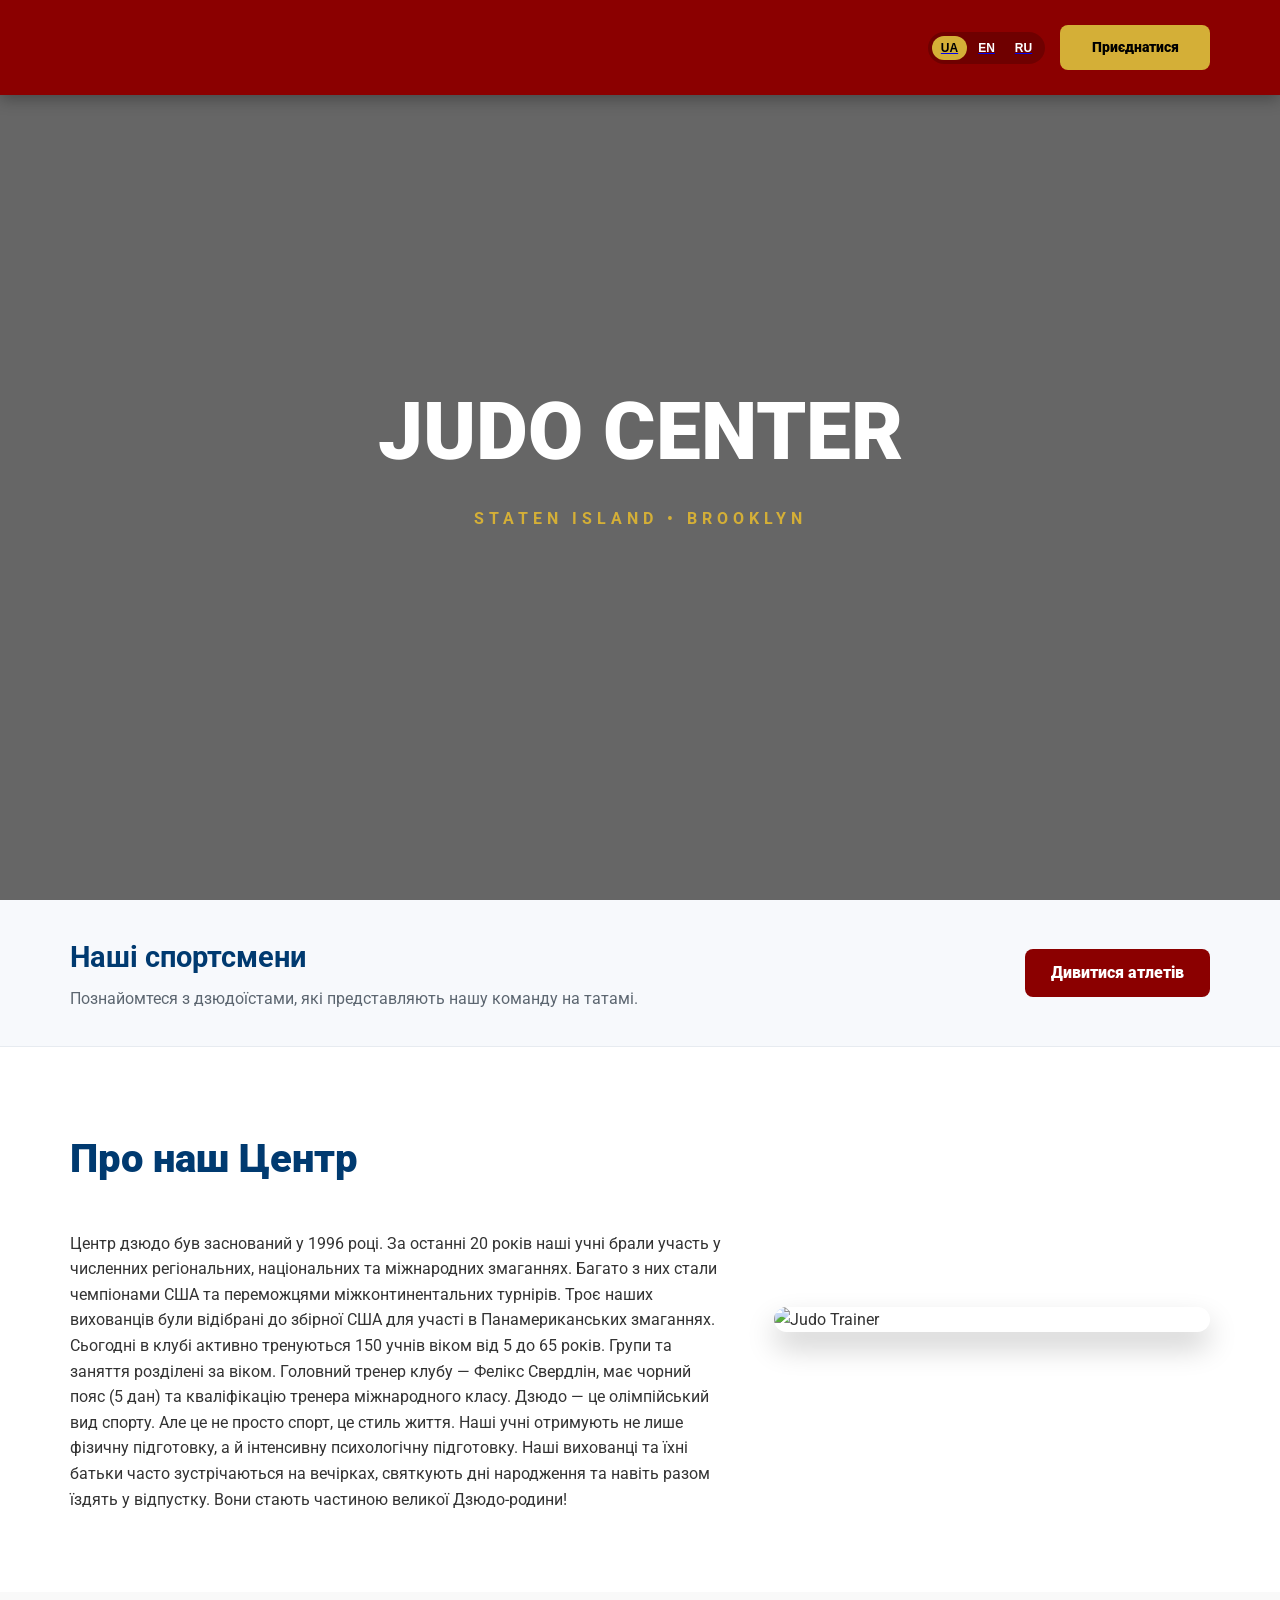
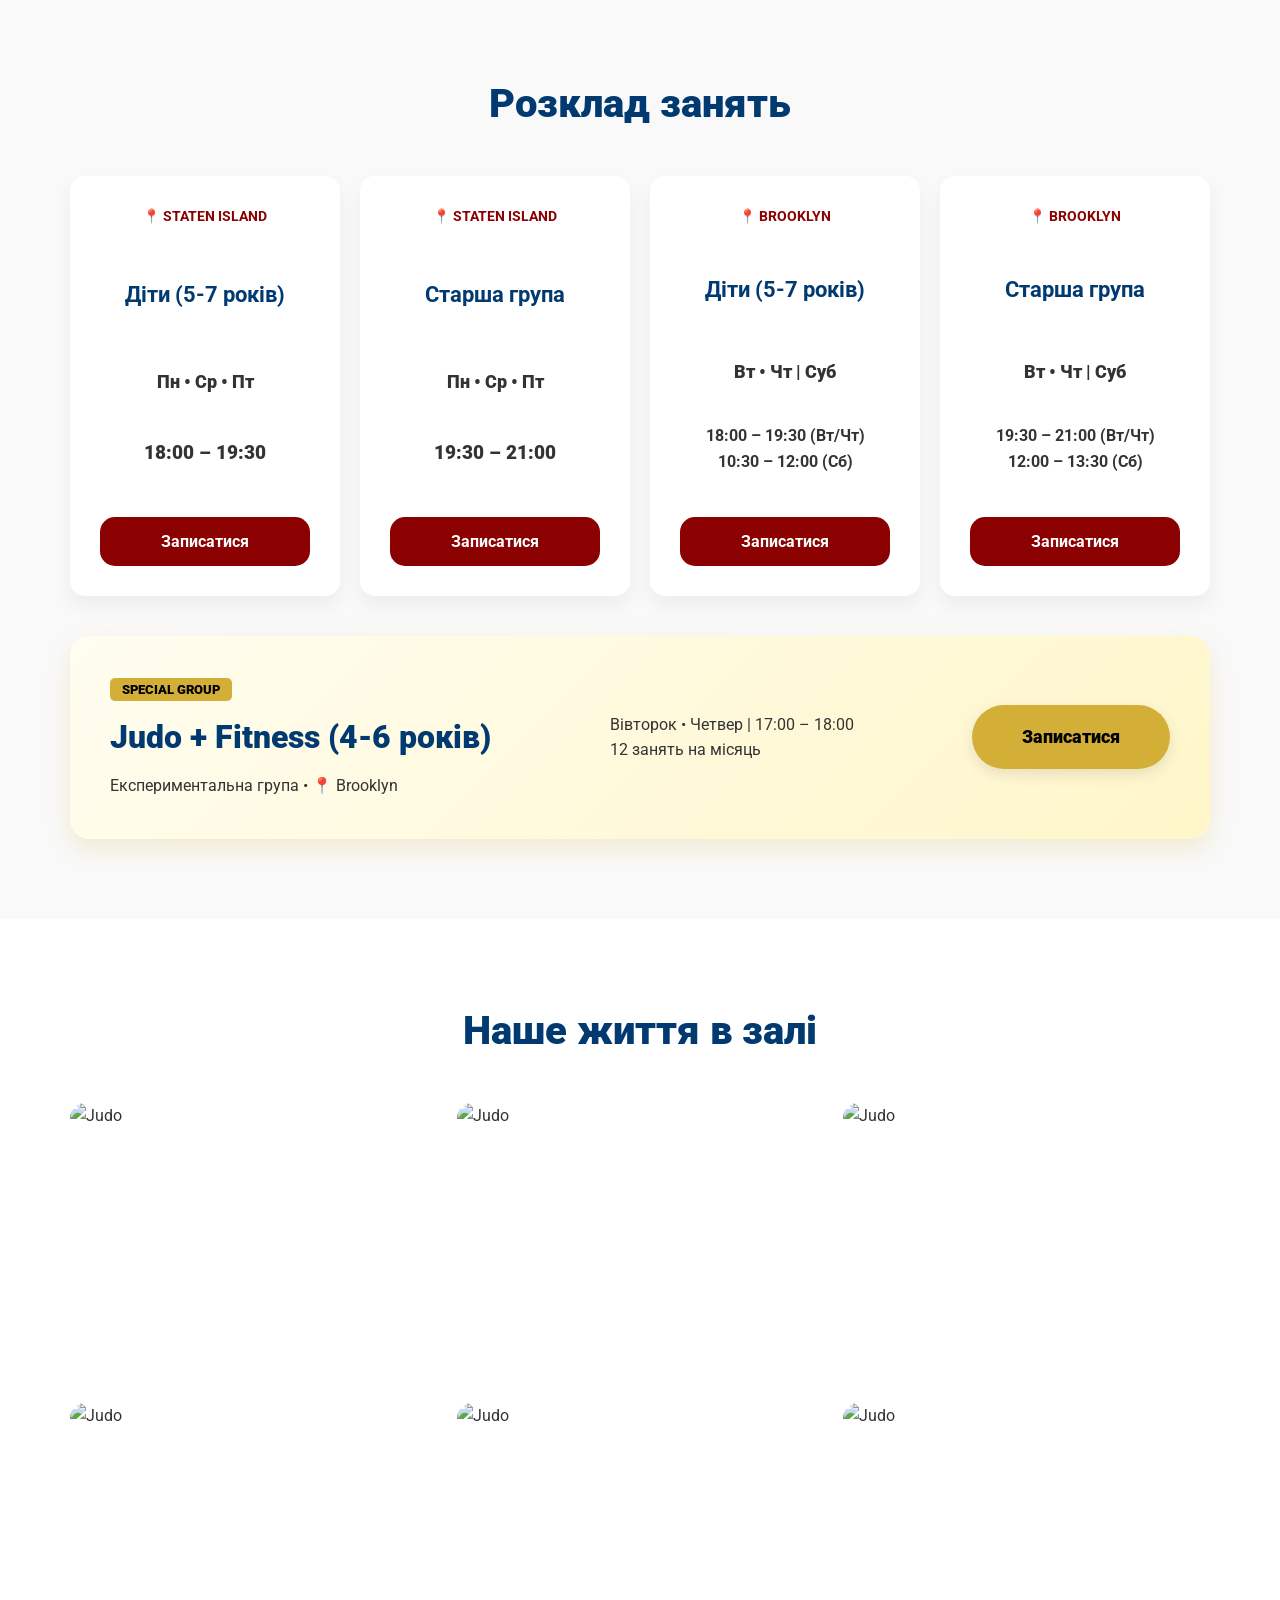
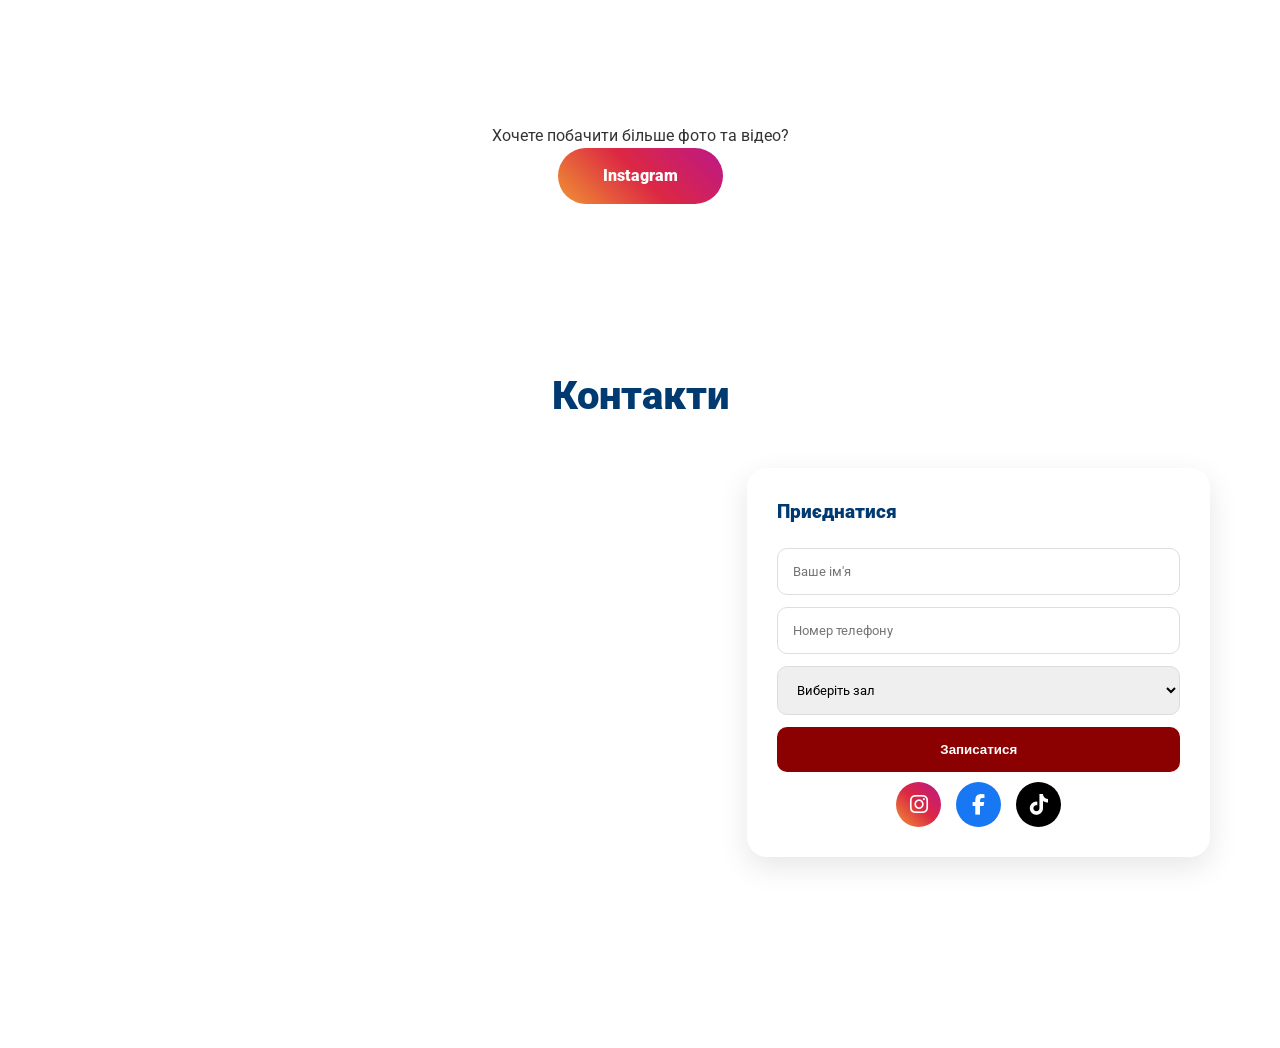
==== index.html @ c0a2da02 "Add files via upload" ====
<!DOCTYPE html>
<html lang="en">
<head>
    <meta charset="UTF-8">
    <meta name="viewport" content="width=device-width, initial-scale=1.0">
    <meta name="description" content="Judo Center New York offers professional judo training for kids, teens, and adults in Staten Island and Brooklyn.">
    <link rel="canonical" href="https://judocenterny.com/">
    <title>Judo Center New York | Judo Classes in Staten Island & Brooklyn</title>
    
    
    <script async src="https://pagead2.googlesyndication.com/pagead/js/adsbygoogle.js?client=ca-pub-1776084879707821"
     crossorigin="anonymous"></script>
 
    <link href="https://unpkg.com/aos@2.3.1/dist/aos.css" rel="stylesheet">
    <link rel="stylesheet" href="style.css">
    <link rel="icon" type="image/png"
    href="https://i.postimg.cc/jq4s9dLf/091.jpg">
    <link href="https://fonts.googleapis.com/css2?family=Roboto:wght@400;700;900&display=swap" rel="stylesheet">
    <link rel="stylesheet" href="https://cdnjs.cloudflare.com/ajax/libs/font-awesome/6.5.1/css/all.min.css">
</head>

<body>

    <header class="main-header">
    <div class="container header-container">
        <a href="/" class="logo" aria-label="Judo Center New York home">
            <img src="https://i.postimg.cc/8cz2HLvT/photo_2025_12_23_11_22_05_removebg_preview.png" 
                    alt="" class="logo-img">


        <div class="header-right">
            <div class="lang-selector">
                <button class="lang-node" onclick="changeLang('uk', this)">UA</button>
                <button class="lang-node active" onclick="changeLang('en', this)">EN</button>
                <button class="lang-node" onclick="changeLang('ru', this)">RU</button>
            </div>
            <a href="#contact" class="btn-header-join" data-key="btn_join">Join Now</a>
        </div>
    </div>
</header>


    <section id="home" class="hero-section">
        <div class="hero-overlay"></div>
        <div class="hero-content" data-aos="zoom-in">
            <h1 data-key="hero_title">JUDO CENTER NEW YORK</h1>
     <p class="hero-subtext">STATEN ISLAND • BROOKLYN</p>
        </div>
    </section>

    <section class="athletes-home-cta">
        <div class="container athletes-home-inner">
            <div>
                <h2 data-key="athlete_cta_title">Our Athletes</h2>
                <p data-key="athlete_cta_text">Meet the judoka who represent our team on the mat.</p>
            </div>
            <a href="/athletes" class="btn-hero-athletes" data-key="btn_athletes">View Athletes</a>
        </div>
    </section>

    <section id="about" class="section">
        <div class="container">
            <div class="about-flex">
                <div class="about-text-box" data-aos="fade-right">
                    <h2 class="section-title" data-key="about_title" style="text-align: left;">About Our Center</h2>
                    <p data-key="about_p">Judo Center was founded in the year 1996. For the past 20 years, our students participated in many regional, national and international competitions. Many of them became champions of USA and winners of intercontinental tournaments. Three of our students were selected to be part of Team USA to compete at the Pan-American competition. The club has an active roster of 150 students, with ages ranging from 5 to 65 years old.</p>
                </div>
                <div class="about-img-box" data-aos="fade-left">
                    <img src="https://res.cloudinary.com/duu3v9gfg/image/fetch/t_fit_1920/https://78884ca60822a34fb0e6-082b8fd5551e97bc65e327988b444396.ssl.cf3.rackcdn.com/up/2024/08/31_08-64-1725132582-1725132582.jpg" alt="Judo Trainer">
                </div>
            </div>
        </div>
    </section>

<section id="schedule" class="section bg-light">
        <div class="container">
            <h2 class="section-title center-align" data-key="sched_title">Schedule</h2>
            <div class="schedule-grid">
                <div class="schedule-card" data-aos="fade-up">
                    <div class="card-loc" data-key="loc_si">📍 Staten Island</div>
                    <h4 class="card-group" data-key="group_kids">Kids (5-7 years)</h4>
                    <p class="card-time" data-key="days_1">Mon • Wed • Fri</p>
                    <div style="font-weight: 900; font-size: 1.2rem; margin-bottom: 15px;">18:00 – 19:30</div>
                    <a href="#contact" class="btn-card-sm" data-key="btn_signup">Sign Up</a>
                </div>
                <div class="schedule-card" data-aos="fade-up" data-aos-delay="100">
                    <div class="card-loc" data-key="loc_si">📍 Staten Island</div>
                    <h4 class="card-group" data-key="group_adults">Adults Group</h4>
                    <p class="card-time" data-key="days_1">Mon • Wed • Fri</p>
                    <div style="font-weight: 900; font-size: 1.2rem; margin-bottom: 15px;">19:30 – 21:00</div>
                    <a href="#contact" class="btn-card-sm" data-key="btn_signup">Sign Up</a>
                </div>
                <div class="schedule-card" data-aos="fade-up" data-aos-delay="200">
                    <div class="card-loc" data-key="loc_br">📍 Brooklyn</div>
                    <h4 class="card-group" data-key="group_kids">Kids (5-7 years)</h4>
                    <p class="card-time" data-key="days_week">Tue • Thu | Sat</p>
                    <div style="font-weight: 700; font-size: 1rem; margin-bottom: 15px;">
                        <span data-key="time_tue_thu">18:00 – 19:30 (Tue/Thu)</span><br>
                        <span data-key="time_sat">10:30 – 12:00 (Sat)</span>
                    </div>
                    <a href="#contact" class="btn-card-sm" data-key="btn_signup">Sign Up</a>
                </div>
                <div class="schedule-card" data-aos="fade-up" data-aos-delay="300">
                    <div class="card-loc" data-key="loc_br">📍 Brooklyn</div>
                    <h4 class="card-group" data-key="group_adults">Adults Group</h4>
                    <p class="card-time" data-key="days_week">Tue • Thu | Sat</p>
                    <div style="font-weight: 700; font-size: 1rem; margin-bottom: 15px;">
                        <span data-key="time_tue_thu_adults">19:30 – 21:00 (Tue/Thu)</span><br>
                        <span data-key="time_sat_adults">12:00 – 13:30 (Sat)</span>
                    </div>
                    <a href="#contact" class="btn-card-sm" data-key="btn_signup">Sign Up</a>
                </div>
            </div>

            <div class="fitness-wide-card" data-aos="fade-up">
                <div class="fitness-inner">
                    <div class="fit-info">
                        <span class="fit-tag">SPECIAL GROUP</span>
                        <h4 data-key="group_fit">Judo + Fitness (4-6 years)</h4>
                        <p data-key="fit_exp">Experimental group • 📍 Brooklyn</p>
                    </div>
                    <div class="fit-details">
                        <div class="fit-time" data-key="days_fit">Tuesday • Thursday | 17:00 – 18:00</div>
                        <div class="fit-limit" data-key="fit_limit">12 classes per month</div>
                    </div>
                    <a href="#contact" class="btn-gold-wide" data-key="btn_signup">Sign Up</a>
                </div>
            </div>
        </div>
    </section>

    <section id="gallery" class="section">
        <div class="container">
            <h2 class="section-title center-align" data-key="gallery_title">Our Life in the Gym</h2>
            <div class="gallery-grid">
                <div class="gallery-item" data-aos="fade-up"><img src="https://i.postimg.cc/2jb51xt6/43214-jpg.webp" alt="Judo"></div>
                <div class="gallery-item" data-aos="fade-up" data-aos-delay="100"><img src="https://i.postimg.cc/pdc2T9YY/7879-jpg.webp" alt="Judo"></div>
                <div class="gallery-item" data-aos="fade-up" data-aos-delay="200"><img src="https://i.postimg.cc/rwL2F1Bn/14-jpg.webp" alt="Judo"></div>
                <div class="gallery-item" data-aos="fade-up" data-aos-delay="300"><img src="https://i.postimg.cc/3rvK8xy6/13-jpg.webp" alt="Judo"></div>
                <div class="gallery-item" data-aos="fade-up" data-aos-delay="400"><img src="https://i.postimg.cc/1zdQSksL/photo-2023-11-20-153-jpeg.jpg" alt="Judo"></div>
                <div class="gallery-item" data-aos="fade-up" data-aos-delay="500"><img src="https://i.postimg.cc/PJ5g41DH/2025_12_23_18_14_03.jpg" alt="Judo"></div>
            </div>
            <div class="gallery-footer" data-aos="zoom-in">
                <p data-key="see_more">Want to see more photos and videos?</p>
                <a href="https://www.instagram.com/judosambocenter/" target="_blank" class="btn-insta">Instagram</a>
            </div>
        </div>
    </section>

    <section id="contact" class="section">
        <div class="container">
            <h2 class="section-title center-align" data-key="nav_contact">Contact</h2>
            <div class="contact-grid-new">
                <div class="map-box" data-aos="fade-right">
                    <iframe 
        src="https://www.google.com/maps/embed?pb=!1m16!1m12!1m3!1d96856.3262662058!2d-74.120538!3d40.584347!2m3!1f0!2f0!3f0!3m2!1i1024!2i768!4f13.1!2m1!1s2565%20E%2017th%20St%2C%20Brooklyn%20and%20609%20Midland%20Ave%2C%20Staten%20Island!5e0!3m2!1suk!2sus" 
        width="100%" 
        height="100%" 
        style="border:0;" 
        allowfullscreen="" 
        loading="lazy" 
        referrerpolicy="no-referrer-when-downgrade">
    </iframe>
 </div>

                <div class="info-side" data-aos="fade-left">
                    <form class="nice-form" id="joinForm" action="https://formspree.io/f/xeejnnyd" method="POST">
                        <h3 data-key="btn_join">Join Now</h3>
                        <input type="text" name="name" data-key="form_name_placeholder" placeholder="Your Name" required>
                        <input id="phone" type="text" data-key="form_phone_placeholder" placeholder="Phone Number">
                        <select name="gym" required>
                            <option value="" disabled selected data-key="form_select_gym">Select Gym</option>
                            <option value="SI" data-key="loc_si">609 Midland Ave, Staten Island, NY10306</option>
                            <option value="BR" data-key="loc_br">2565 E 17th St, Brooklyn, NY 11235</option>
                        </select>
                        <button type="submit" class="btn-form" data-key="btn_signup">Sign Up</button>
                        
                        <div class="social-icons-row">
                            <a href="https://instagram.com/judosambocenter" target="_blank" class="mini-icon insta"><i class="fab fa-instagram"></i></a>
                            <a href="https://www.facebook.com/sambocenter" target="_blank" class="mini-icon fb"><i class="fab fa-facebook-f"></i></a>
                            <a href="https://www.tiktok.com/@judocenterny" target="_blank" class="mini-icon tiktok"><i class="fab fa-tiktok"></i></a>
                        </div>
                        <p id="form-status"></p>
                    </form>
                </div>
            </div>
        </div>
    </section>

    <script src="https://unpkg.com/aos@2.3.1/dist/aos.js"></script>
    <script src="seo.js"></script>
    <script src="script.js"></script>


</body>
</html>
---- style.css ----
/* --- ОСНОВНІ НАЛАШТУВАННЯ --- */
:root {
    --red: #8b0000;
    --blue: #003a70;
    --gold: #d4af37;
    --dark: #1a1a1a;
    --light: #f9f9f9;
}

* { 
    box-sizing: border-box; 
    margin: 0; 
    padding: 0; 
}

/* Рішення для білої полоски справа */
html, body { max-width: 100%; overflow-x: hidden; }

body { 
    font-family: 'Roboto', sans-serif; 
    line-height: 1.6; 
    color: #333; 
    overflow-x: hidden; 
}

/* --- HEADER --- */
.main-header { 
    background: var(--red); 
    height: 95px; 
    position: fixed; 
    width: 100%; 
    z-index: 1000; 
    display: flex; 
    align-items: center; 
    box-shadow: 0 4px 15px rgba(0,0,0,0.3); 
}
.main-logo {
    width: 90px;        
    height: 90px;       
    border-radius: 50%; 
    object-fit: cover;  
    display: block;     
    margin: 0 auto;     
}
.header-container { 
    display: flex; 
    justify-content: space-between; 
    align-items: center; 
    width: 100%; 
    max-width: 1200px; 
    margin: 0 auto; 
    padding: 0 20px; 
}

.logo-box { 
    display: flex; 
    align-items: center; 
    gap: 10px; 
    text-decoration: none; 
    color: white; 
    min-width: 250px; 
}

.logo-img { 
    height: 90px; 
    width: auto; 
    object-fit: contain; 
}

.logo-title { 
    font-weight: 90; 
    font-size: 1.2rem; 
    white-space: nowrap; 
}

.main-nav { 
    flex: 1; 
    display: flex; 
    justify-content: center; 
    min-width: 380px; 
}

.main-nav ul { 
    display: flex; 
    list-style: none; 
    gap: 20px; 
}

.main-nav a { 
    color: white; 
    text-decoration: none; 
    font-weight: bold; 
    text-transform: uppercase; 
    font-size: 0.8rem; 
    transition: 0.3s; 
}

.main-nav a:hover { 
    color: var(--gold); 
}
.header {
    display: flex;              
    justify-content: space-between; 
    align-items: center;        
    padding: 10px 20px;         
    background-color: #fff;     
    box-shadow: 0 2px 5px rgba(0,0,0,0.1); 
}
.header {
    display: flex;              
    justify-content: space-between; 
    align-items: center;        
    padding: 10px 20px;         
    background-color: #fff;     
    box-shadow: 0 2px 5px rgba(0,0,0,0.1); 
}

/* Стилі для логотипу */
.main-logo {
    width: 80px;
    height: 80px;
    border-radius: 50%;
    object-fit: cover;
    display: block;
}

/* Стилі для меню/кнопок */
.main-nav {
    display: flex;
    gap: 15px; 
}

/* Кнопка "Записатися" */
.btn-signup {
    background-color: #0033cc; 
    color: white;
    padding: 10px 20px;
    text-decoration: none;
    border-radius: 5px;
    font-weight: bold;
}

/* --- МОБІЛЬНА ВЕРСІЯ --- */
@media (max-width: 768px) {
    .header {
        flex-direction: column; 
        gap: 15px;              
        padding: 15px;
    }

    .main-nav {
        flex-direction: column; 
        align-items: center;    
        width: 100%;            
    }

    .btn-signup {
        width: 100%;            
        text-align: center;     
        max-width: 200px;       
    }
}

@media (max-width: 768px) {
    .header {
        display: flex;
        flex-direction: column;  
        align-items: center;     
        justify-content: center;  
        height: auto;             
        padding: 20px 10px;
        box-sizing: border-box;  
    }

    .logo-box,
    .main-nav {
        display: flex;
        justify-content: center;
        align-items: center;
        width: 100%;
        margin: 10px 0;
        float: none;
        position: static;
    }

    .btn-signup,
    .nav-link {
        display: inline-block;
        width: auto;           
        padding: 12px 24px;
        margin: 5px;           
        position: static;
        left: auto;
        right: auto;
        text-align: center;
        box-sizing: border-box;
    }
}
@media (max-width: 768px) {
    /* Зменшити ширину контейнера хедера */
    .header-container {
        padding: 0 10px;       /* менші бокові відступи */
        max-width: 100%;       /* займає всю ширину екрану */
    }

    /* Логотип трохи компактніший */
    .main-logo, .logo-img {
        width: 60px;
        height: 60px;
        border-radius: 0;      /* без кола */
        background: none;
        object-fit: contain;
    }

    /* Кнопки мов та приєднатися в одному ряду */
    .header-right {
        display: flex;
        flex-wrap: nowrap;      /* все в одному рядку */
        justify-content: flex-end; /* вирівняти вправо */
        gap: 6px;               /* компактний відступ між кнопками */
        width: auto;            /* не обмежувати ширину */
        margin-top: 0;          /* прибрати зайві відступи зверху */
    }

    /* Кнопка "Приєднатися" не буде виходити за екран */
    .btn-header-join {
        flex: 0 1 auto;         /* не розтягується, під текст */
        min-width: 0;           /* скасовує обмеження */
        padding: 8px 16px;      /* компактніше */
        font-size: 0.75rem;
    }

    /* Кнопки вибору мови також компактніші */
    .lang-selector {
        flex: 0 1 auto;
        gap: 4px;               /* менший відступ між кнопками */
    }
}

.header-right { 
    display: flex; 
    align-items: center; 
    justify-content: flex-end; 
    gap: 15px; 
    min-width: 320px; 
}

.lang-selector { 
    display: flex; 
    gap: 2px; 
    background: rgba(0,0,0,0.2); 
    padding: 4px; 
    border-radius: 20px; 
}

.lang-node { 
    min-width: 35px; 
    background: none; 
    border: none; 
    color: white; 
    cursor: pointer; 
    padding: 5px; 
    border-radius: 15px; 
    font-size: 0.75rem; 
    font-weight: bold; 
}

.lang-node.active { 
    background: var(--gold); 
    color: black; 
}

.btn-header-join { 
    background: var(--gold); 
    color: black; 
    width: 150px; 
    height: 45px; 
    display: flex; 
    align-items: center; 
    justify-content: center; 
    border-radius: 8px; 
    text-decoration: none; 
    font-weight: 900; 
    font-size: 0.85rem; 
    white-space: nowrap; 
    transition: 0.3s;
}
.btn-header-join {
    background: var(--gold);
    color: black;
    width: 150px; 
    height: 45px;
    display: flex;
    align-items: center;
    justify-content: center;
    border-radius: 8px;
    text-decoration: none;
    font-weight: 900;
    font-size: 0.85rem;
    white-space: nowrap; 
    transition: 0.3s;       
}

.btn-header-join:hover {
    background: white;
}
/* --- HERO SECTION --- */
.hero-section { 
    height: 100vh; 
    background: url('https://78884ca60822a34fb0e6-082b8fd5551e97bc65e327988b444396.ssl.cf3.rackcdn.com/up/2019/03/LGthrow-1552133470-1552133470.jpg') center/cover no-repeat; 
    display: flex; 
    align-items: center; 
    justify-content: center; 
    position: relative; 
}

.hero-overlay { 
    position: absolute; 
    width: 100%; 
    height: 100%; 
    background: rgba(0,0,0,0.6); 
}

.hero-content { 
    position: relative; 
    color: white; 
    text-align: center; 
    z-index: 2;
}

.hero-content h1 { 
    font-size: clamp(3rem, 8vw, 5rem); 
    font-weight: 900; 
    margin-bottom: 10px;
}

.hero-subtext { 
    color: var(--gold); 
    letter-spacing: 5px; 
    font-weight: bold; 
    text-transform: uppercase;
}

.btn-hero-athletes {
    display: inline-flex;
    align-items: center;
    justify-content: center;
    margin-top: 28px;
    min-width: 170px;
    height: 48px;
    padding: 0 26px;
    background: var(--gold);
    color: #111;
    border-radius: 8px;
    text-decoration: none;
    font-weight: 900;
    transition: 0.25s ease;
}

.btn-hero-athletes:hover {
    background: white;
    transform: translateY(-3px);
}

.athletes-home-cta {
    background: #f7f9fc;
    border-bottom: 1px solid #e7ebf0;
    padding: 34px 0;
}

.athletes-home-inner {
    display: flex;
    align-items: center;
    justify-content: space-between;
    gap: 24px;
}

.athletes-home-inner h2 {
    color: var(--blue);
    font-size: 1.8rem;
    margin-bottom: 6px;
}

.athletes-home-inner p {
    color: #5c6670;
    font-size: 1rem;
}

.athletes-home-cta .btn-hero-athletes {
    margin-top: 0;
    background: var(--red);
    color: white;
}

.athletes-home-cta .btn-hero-athletes:hover {
    background: var(--blue);
}

/* --- СЕКЦІЇ ТА КОНТЕЙНЕРИ --- */
.section { 
    padding: 80px 0; 
}

.container { 
    max-width: 1200px; 
    margin: 0 auto; 
    padding: 0 30px; 
}

.section-title { 
    margin-bottom: 40px; 
    font-size: 2.5rem; 
    font-weight: 900; 
    color: var(--blue); 
    text-align: center; 
}

.bg-light { 
    background: var(--light); 
}

/* --- ПРО НАС (ФІКС ФОТО ТА ТЕКСТУ) --- */
.about-flex { 
    display: flex; 
    gap: 50px; 
    align-items: center; 
    flex-wrap: wrap; 
}

.about-text-box { 
    flex: 1.2; 
    min-width: 300px; 
}

.about-img-box { 
    flex: 0.8; 
    min-width: 300px; 
}

.about-img-box img { 
    width: 100%; 
    border-radius: 20px; 
    box-shadow: 0 15px 30px rgba(0,0,0,0.2); 
    display: block;
}

/* --- РОЗКЛАД (РІВНІ КНОПКИ) --- */
.schedule-grid { 
    display: grid; 
    grid-template-columns: repeat(auto-fit, minmax(260px, 1fr)); 
    gap: 20px; 
}

.schedule-card { 
    background: white; 
    padding: 30px; 
    border-radius: 15px; 
    text-align: center; 
    box-shadow: 0 10px 20px rgba(0,0,0,0.05);
    display: flex; 
    flex-direction: column; 
    justify-content: space-between; 
    min-height: 420px;
}

.card-loc { 
    color: var(--red); 
    font-weight: bold; 
    margin-bottom: 10px; 
    text-transform: uppercase; 
    font-size: 0.85rem; 
}

.card-group { 
    font-size: 1.4rem; 
    color: var(--blue); 
    margin-bottom: 15px; 
    min-height: 50px; 
    display: flex; 
    align-items: center; 
    justify-content: center; 
}

.card-time { 
    font-weight: 900; 
    font-size: 1.1rem; 
    color: #333; 
    margin-bottom: 10px; 
}

.time-val-box { 
    flex-grow: 1; 
    display: flex; 
    flex-direction: column; 
    justify-content: center; 
    margin-bottom: 20px; 
    font-weight: 700; 
}

.btn-card-sm { 
    background: var(--red); 
    color: white; 
    padding: 12px; 
    border-radius: 15px; 
    text-decoration: none; 
    font-weight: bold; 
    width: 100%; 
    transition: 0.3s; 
}

.btn-card-sm:hover { 
    background: var(--blue); 
}

/* --- FITNESS WIDE CARD --- */
.fitness-wide-card { 
    background: linear-gradient(135deg, #fffdf0 0%, #fff6c9 100%); 
    border-radius: 20px; 
    padding: 40px; 
    margin-top: 40px;
    box-shadow: 0 10px 25px rgba(212, 175, 55, 0.2);
}

.fitness-inner { 
    display: flex; 
    justify-content: space-between; 
    align-items: center; 
    flex-wrap: wrap; 
    gap: 30px; 
}

.fit-tag { 
    background: var(--gold); 
    color: black; 
    padding: 4px 12px; 
    border-radius: 5px; 
    font-weight: 900; 
    font-size: 0.8rem; 
}

.fit-info h4 { 
    font-size: 2rem; 
    color: var(--blue); 
    margin: 10px 0; 
    font-weight: 900; 
}

.btn-gold-wide { 
    background: var(--gold); 
    color: black; 
    padding: 18px 50px; 
    border-radius: 50px; 
    text-decoration: none; 
    font-weight: 900; 
    font-size: 1.1rem; 
    box-shadow: 0 5px 15px rgba(0,0,0,0.1); 
    transition: 0.3s;
}

.btn-gold-wide:hover { 
    transform: scale(1.05); 
    box-shadow: 0 8px 20px rgba(0,0,0,0.15); 
}

/* --- ГАЛЕРЕЯ --- */
.gallery-grid { 
    display: grid; 
    grid-template-columns: repeat(3, 1fr); 
    gap: 20px; 
}

.gallery-item { 
    height: 280px; 
    overflow: hidden; 
    border-radius: 15px; 
}

.gallery-item img { 
    width: 100%; 
    height: 100%; 
    object-fit: cover; 
    transition: 0.5s; 
}

.gallery-item:hover img { 
    transform: scale(1.08); 
}

.gallery-footer { 
    text-align: center; 
    margin-top: 40px; 
}

.btn-insta { 
    display: inline-block; 
    background: linear-gradient(45deg, #f09433, #dc2743, #bc1888); 
    color: white !important; 
    padding: 15px 45px; 
    border-radius: 50px; 
    text-decoration: none !important; 
    font-weight: 900; 
    transition: 0.3s;
}

.btn-insta:hover {
    transform: translateY(-3px);
    box-shadow: 0 10px 20px rgba(0,0,0,0.2);
}

/* --- КОНТАКТНА ФОРМА ТА МАПА (ФІКС ВИРІВНЮВАННЯ) --- */
.contact-grid-new { 
    display: grid; 
    grid-template-columns: 1.4fr 1fr; 
    gap: 30px; 
    align-items: start; /* Щоб права колонка не тягнулася вниз */
}

.map-box { 
    height: 500px; 
    border-radius: 20px; 
    overflow: hidden; 
}

.info-side {
    display: flex;
    flex-direction: column;
}

.nice-form { 
    background: white; 
    padding: 30px; 
    border-radius: 20px; 
    box-shadow: 0 10px 30px rgba(0,0,0,0.1); 
}

.nice-form h3 {
    margin-bottom: 20px;
    color: var(--blue);
    font-weight: 900;
}

.nice-form input, .nice-form select { 
    width: 100%; 
    padding: 15px; 
    margin-bottom: 12px; 
    border: 1px solid #ddd; 
    border-radius: 10px; 
    font-family: inherit;
}

.btn-form { 
    width: 100%; 
    background: var(--red); 
    color: white; 
    border: none; 
    padding: 15px; 
    border-radius: 10px; 
    font-weight: 900; 
    cursor: pointer; 
    transition: 0.3s;
}

.btn-form:hover {
    background: var(--blue);
}

/* СОЦМЕРЕЖІ */
.social-wrapper { 
    margin-top: 15px; 
    text-align: center; 
}

.social-icons-row { 
    display: flex !important; 
    flex-direction: row !important; 
    justify-content: center !important; 
    gap: 15px !important; 
    margin-top: 10px !important;
}

.mini-icon { 
    width: 45px; 
    height: 45px; 
    display: flex !important; 
    align-items: center; 
    justify-content: center; 
    border-radius: 50%; 
    color: white !important; 
    font-size: 1.3rem; 
    text-decoration: none !important;
    transition: 0.3s;
}

.mini-icon.insta { background: linear-gradient(45deg, #f09433, #dc2743, #bc1888); }
.mini-icon.fb { background: #1877F2; }
.mini-icon.tiktok { background: #000; }

/* КОНТАКТИ (МАКСИМАЛЬНО ПІДНЯТО ВГОРУ ДО СОЦМЕРЕЖ) */
.quick-contacts {
    margin-top: 0px; 
    padding-top: 5px;
}

.contact-item {
    display: flex;
    align-items: center;
    gap: 15px;
    text-decoration: none;
    color: #333;
    margin-bottom: 5px; 
}

.contact-item i {
    color: var(--red);
    font-size: 1.2rem;
}

/* --- МЕДІА ЗАПИТИ (АДАПТИВНІСТЬ) --- */
@media (max-width: 1024px) {
    .main-nav { min-width: auto; }
    .header-right { min-width: auto; }
}

@media (max-width: 900px) {
    .main-nav { display: none; } 
    .gallery-grid { grid-template-columns: repeat(2, 1fr); }
    .contact-grid-new { grid-template-columns: 1fr; }
    .about-flex { flex-direction: column; text-align: center; }
    .hero-content h1 { font-size: 3rem; }
    .fitness-inner { flex-direction: column; text-align: center; }
}

@media (max-width: 600px) {
    .gallery-grid { grid-template-columns: 1fr; }
    .header-container { padding: 0 10px; }
    .btn-header-join { width: 130px; font-size: 0.75rem; }
    .logo-title { font-size: 1rem; }
    .logo-img { height: 70px; }
    .main-header { height: 80px; }
}
html {
  scroll-behavior: smooth;
}
.swiper {
  width: 100%;
  padding-top: 50px;
  padding-bottom: 50px;
}

.swiper-slide {
  background-position: center;
  background-size: cover;
  width: 300px; /* Ширина одного фото */
  height: 400px;
  border-radius: 15px;
  overflow: hidden;
}

.swiper-slide img {
  display: block;
  width: 100%;
  height: 100%;
  object-fit: cover;
}

/* Колір стрілок (зробимо жовтими під твій стиль) */
.swiper-button-next, .swiper-button-prev {
  color: #FFD700;
}
.swiper-pagination-bullet-active {
  background: #FFD700;
}/* SECTION */
.team-section {
    padding: 80px 20px;
    background: #f4f6f9;
    text-align: center;
}

.team-title {
    font-size: 40px;
    font-weight: 700;
    margin-bottom: 60px;
    color: #0f172a;
}

/* GRID */
.team-grid {
    display: grid;
    grid-template-columns: repeat(auto-fit, minmax(320px, 1fr));
    gap: 40px;
    max-width: 1100px;
    margin: 0 auto;
}

/* CARD */
.coach-card {
    position: relative;
    background: white;
    border-radius: 20px;
    overflow: hidden;
    box-shadow: 0 10px 30px rgba(0,0,0,0.08);
    transition: 0.3s ease;
}

.coach-card:hover {
    transform: translateY(-8px);
    box-shadow: 0 20px 40px rgba(0,0,0,0.12);
}

/* IMAGE */
.coach-image img {
    width: 100%;
    height: 380px;
    object-fit: cover;
    display: block;
}

/* INFO BOX */
.coach-info {
    background: white;
    padding: 25px;
    margin: -50px 20px 20px;
    border-radius: 16px;
    box-shadow: 0 10px 25px rgba(0,0,0,0.06);
    position: relative;
}

.coach-info h3 {
    margin-bottom: 15px;
    font-size: 22px;
    color: #111827;
}

.coach-info p {
    font-size: 15px;
    color: #6b7280;
    line-height: 1.6;
}
.people-grid{
display:grid;
grid-template-columns:repeat(auto-fit,minmax(250px,1fr));
gap:30px;
margin-top:40px;
}

.person-card{
background:white;
padding:20px;
border-radius:15px;
text-align:center;
cursor:pointer;
box-shadow:0 10px 20px rgba(0,0,0,0.1);
transition:0.3s;
}

.person-card:hover{
transform:translateY(-6px);
}

.person-card img{
width:100%;
height:220px;
object-fit:cover;
border-radius:10px;
margin-bottom:15px;
}

.profile{
max-width:700px;
margin:40px auto;
background:white;
padding:30px;
border-radius:15px;
box-shadow:0 10px 20px rgba(0,0,0,0.1);
}

.hidden{
display:none;
}
.profile-layout {
    display: flex;
    gap: 40px;
    align-items: flex-start;
    margin-top: 30px;
}

.profile-media img {
    max-width: 300px;
    border-radius: 15px;
    box-shadow: 0 10px 25px rgba(0,0,0,0.2);
}

.btn-back {
    background: var(--blue);
    color: white;
    border: none;
    padding: 10px 20px;
    border-radius: 5px;
    cursor: pointer;
    margin-bottom: 20px;
}

.bio-box {
    margin: 20px 0;
    padding: 15px;
    background: #f0f4f8;
    border-left: 4px solid var(--red);
}

/* Адаптивність для мобільних */
@media (max-width: 768px) {
    .profile-layout {
        flex-direction: column-reverse;
        align-items: center;
    }
}
/* Оверлей на весь екран */
.profile-overlay {
    position: fixed;
    top: 0;
    left: 0;
    width: 100%;
    height: 100%;
    background: rgba(255, 255, 255, 0.98); /* Майже непрозорий білий */
    z-index: 9999;
    overflow-y: auto;
    display: flex;
    justify-content: center;
    transition: 0.3s ease-in-out;
}

.profile-overlay.hidden {
    display: none;
}

.profile-content {
    max-width: 1000px;
    width: 90%;
    margin: 50px auto;
    position: relative;
    padding: 20px;
}

/* Кнопка закриття (Х) */
.close-btn {
    position: absolute;
    top: -10px;
    right: 0;
    font-size: 40px;
    background: none;
    border: none;
    cursor: pointer;
    color: var(--red);
}

.profile-layout {
    display: flex;
    gap: 40px;
    margin-top: 20px;
}

.profile-media img {
    width: 350px;
    height: 450px;
    object-fit: cover;
    border-radius: 15px;
    box-shadow: 0 15px 35px rgba(0,0,0,0.1);
}

.info-grid {
    display: grid;
    grid-template-columns: 1fr 1fr;
    gap: 10px;
    margin: 20px 0;
    background: #f8f9fa;
    padding: 15px;
    border-radius: 10px;
}

/* Щоб при відкритті профілю сторінка не крутилася */
body.no-scroll {
    overflow: hidden;
}
/* ОВЕРЛЕЙ (ФОН) */
.profile-overlay {
    position: fixed;
    top: 0;
    left: 0;
    width: 100%;
    height: 100%;
    background: rgba(0, 0, 0, 0.85); /* Темний фон для фокусу */
    z-index: 2000;
    display: none; /* Сховано за замовчуванням */
    justify-content: center;
    align-items: center;
    backdrop-filter: blur(5px); /* Розмиття фону (карти) */
    padding: 20px;
}

.profile-overlay.active {
    display: flex; /* Показуємо при виклику */
}

/* КАРТКА ПРОФІЛЮ */
.profile-card {
    background: white;
    width: 100%;
    max-width: 900px;
    border-radius: 20px;
    position: relative;
    overflow: hidden;
    animation: slideIn 0.4s ease-out;
}

@keyframes slideIn {
    from { transform: translateY(50px); opacity: 0; }
    to { transform: translateY(0); opacity: 1; }
}

.close-x {
    position: absolute;
    top: 15px;
    right: 20px;
    font-size: 35px;
    border: none;
    background: none;
    cursor: pointer;
    color: #333;
    z-index: 10;
}

.profile-content {
    display: flex;
    flex-wrap: wrap;
}

.profile-img-side {
    flex: 1;
    min-width: 300px;
}

.profile-img-side img {
    width: 100%;
    height: 100%;
    object-fit: cover;
    max-height: 500px;
}

.profile-info-side {
    flex: 1.2;
    padding: 40px;
}

.stats-grid {
    display: grid;
    grid-template-columns: 1fr;
    gap: 10px;
    margin: 20px 0;
    font-size: 1.1rem;
}

.bio-text { margin-top: 25px; }
.bio-text p { color: #555; line-height: 1.6; }

.insta-link {
    display: inline-block;
    margin-top: 30px;
    padding: 12px 25px;
    background: linear-gradient(45deg, #f09433, #e6683c, #dc2743, #cc2366, #bc1888);
    color: white;
    text-decoration: none;
    border-radius: 30px;
    font-weight: bold;
}

/* АДАПТИВНІСТЬ ДЛЯ ТЕЛЕФОНІВ */
@media (max-width: 768px) {
    .profile-content { flex-direction: column; }
    .profile-info-side { padding: 20px; }
}
/* ATHLETES GRID */
.athletes-page,
.profile-page {
    background: #f7f9fc;
}

.athletes-section {
    min-height: 100vh;
    background: #f7f9fc;
    padding-bottom: 80px;
}

.cards {
    display: grid;
    grid-template-columns: repeat(auto-fit, minmax(280px, 1fr));
    gap: 30px;
    padding: 40px 0;
}

.card {
    background: white;
    border-radius: 12px;
    overflow: hidden;
    box-shadow: 0 14px 35px rgba(0,0,0,0.1);
    text-align: center;
    transition: transform 0.3s ease, box-shadow 0.3s ease;
    padding-bottom: 0;
    border: 1px solid rgba(0,0,0,0.06);
}

.card:hover {
    transform: translateY(-8px);
    box-shadow: 0 18px 45px rgba(0,0,0,0.16);
}

.card img {
    width: 100%;
    height: 300px;
    object-fit: cover;
}

.view-btn {
    height: 46px;
    min-width: 138px;
    padding: 0 22px;
    background: var(--red);
    color: white;
    border: none;
    border-radius: 8px;
    cursor: pointer;
    font-weight: 800;
    transition: 0.25s ease;
    display: inline-flex;
    align-items: center;
    justify-content: center;
    line-height: 1;
}

.view-btn:hover {
    background: var(--blue);
    transform: translateY(-2px);
}

/* OVERLAY SETUP */
.profile-overlay {
    position: fixed;
    top: 0; left: 0;
    width: 100%; height: 100%;
    background: rgba(247,249,252,0.96);
    z-index: 10000;
    display: none; /* Hidden */
    justify-content: center;
    align-items: center;
    backdrop-filter: blur(8px);
}

.profile-overlay.active { display: flex; }

.profile-card {
    background: white;
    width: 90%; max-width: 900px;
    border-radius: 20px;
    display: flex;
    position: relative;
    overflow: hidden;
    animation: popUp 0.4s ease;
}

@keyframes popUp {
    from { opacity: 0; transform: scale(0.9); }
    to { opacity: 1; transform: scale(1); }
}

.profile-img-side { flex: 1; }
.profile-img-side img { width: 100%; height: 100%; object-fit: cover; }
.profile-info-side { flex: 1.2; padding: 40px; }

.close-x {
    position: absolute; top: 15px; right: 20px;
    font-size: 40px; border: none; background: none; cursor: pointer;
}

.stats-grid {
    display: grid;
    grid-template-columns: repeat(2, minmax(0, 1fr));
    gap: 12px;
    margin: 24px 0 28px;
}

.stats-grid p {
    margin: 0;
    padding: 16px;
    background: #fbfaf7;
    border-radius: 10px;
    font-size: 1rem;
    line-height: 1.35;
}

.stats-grid strong {
    display: block;
    color: var(--red);
    font-size: 0.78rem;
    letter-spacing: 0.04em;
    text-transform: uppercase;
    margin-bottom: 6px;
}

.stats-grid span {
    color: #20242a;
    font-size: 1.08rem;
    font-weight: 900;
}

.insta-link {
    display: inline-flex;
    align-items: center;
    justify-content: center;
    gap: 10px;
    margin-top: 26px;
    color: white;
    background: linear-gradient(135deg, #833ab4, #e1306c, #f77737);
    padding: 14px 26px;
    border-radius: 10px;
    text-decoration: none;
    font-weight: 900;
    box-shadow: 0 12px 24px rgba(225,48,108,0.28);
    transition: 0.25s ease;
}

.insta-link:hover {
    transform: translateY(-3px);
    box-shadow: 0 16px 32px rgba(225,48,108,0.35);
}

.insta-link i {
    font-size: 1.35rem;
}
/* --- FULL PAGE PROFILE STYLES --- */
.btn-back {
    display: inline-block;
    background: var(--blue);
    color: white;
    padding: 12px 25px;
    border-radius: 8px;
    text-decoration: none;
    font-weight: bold;
    margin-bottom: 30px;
    transition: 0.3s;
}

.btn-back:hover {
    background: var(--red);
    transform: translateX(-5px);
}

.profile-full-page {
    background: white;
    border-radius: 14px;
    display: flow-root;
    box-shadow: 0 15px 40px rgba(0,0,0,0.08);
    overflow: hidden;
    min-height: 0;
    padding: 30px;
}

.profile-full-page .profile-img-side {
    float: left;
    width: min(360px, 38%);
    margin: 0 30px 18px 0;
    padding: 9px;
    background: #fff;
    border: 1px solid #ece7dc;
    border-radius: 14px;
    box-shadow: 0 16px 34px rgba(26,26,26,0.13);
}

.profile-full-page .profile-img-side img {
    width: 100%;
    aspect-ratio: 4 / 5;
    height: auto;
    min-height: 0;
    object-fit: cover;
    display: block;
    border-radius: 10px;
}

.profile-full-page .profile-info-side {
    padding: 0;
}

.profile-full-page .profile-info-side h1 {
    color: var(--blue);
    font-size: clamp(2rem, 4vw, 3.2rem);
    line-height: 1.05;
    margin-bottom: 18px;
}

.profile-full-page .bio-text {
    margin-top: 18px;
}

.profile-full-page .bio-text h3,
.profile-full-page .achievements-box h3 {
    font-size: 1.45rem;
}

.profile-full-page .bio-text p {
    color: #333;
    font-size: 1.12rem;
    line-height: 1.85;
    max-width: none;
}

.profile-page-container {
    padding: 135px 20px 50px;
}

.related-athletes {
    margin-top: 44px;
}

.related-athletes h2 {
    color: var(--blue);
    font-size: 2rem;
    margin-bottom: 18px;
    text-align: center;
}

.related-cards {
    padding-top: 10px;
    grid-template-columns: repeat(3, minmax(0, 1fr));
}

.related-card img {
    height: 230px;
}

/* Mobile responsive for the new page */
@media (max-width: 768px) {
    .profile-page-container {
        padding-top: 115px;
    }

    .profile-full-page {
        padding: 18px;
    }
    .profile-full-page .profile-img-side {
        float: none;
        width: 100%;
        margin: 0 0 22px;
        padding: 8px;
    }
    .profile-full-page .profile-img-side img {
        height: auto;
        max-height: 420px;
    }
    .profile-info-side {
        padding: 30px 20px;
    }

    .stats-grid {
        grid-template-columns: 1fr;
    }

    .profile-full-page .bio-text p {
        font-size: 1.03rem;
        line-height: 1.75;
    }

    .athletes-home-inner {
        flex-direction: column;
        align-items: flex-start;
    }

    .athletes-home-cta .btn-hero-athletes {
        width: 100%;
    }

    .related-cards {
        grid-template-columns: 1fr;
    }

    .related-card img {
        height: 260px;
    }
}
.card-info {
    padding: 24px;
}

.athlete-meta {
    display: flex;
    justify-content: center;
    flex-wrap: wrap;
    gap: 8px;
    margin: 12px 0 14px;
}

.athlete-meta span {
    background: #f4f6f8;
    color: var(--blue);
    border: 1px solid #e5e9ef;
    border-radius: 999px;
    padding: 6px 10px;
    font-size: 0.8rem;
    font-weight: 800;
}

.athlete-bio {
    color: #555;
    font-size: 0.95rem;
    line-height: 1.6;
    text-align: left;
    margin-top: 12px;
}

.card {
    display: flex;
    flex-direction: column;
}

.card-info {
    flex: 1;
    display: flex;
    flex-direction: column;
}

.card-actions {
    display: flex;
    align-items: center;
    justify-content: center;
    gap: 12px;
    margin-top: auto;
    padding-top: 22px;
}

.mini-insta-link {
    width: 46px;
    height: 46px;
    display: inline-flex;
    align-items: center;
    justify-content: center;
    color: white;
    background: linear-gradient(135deg, #833ab4, #e1306c, #f77737);
    border-radius: 10px;
    text-decoration: none;
    font-size: 1.55rem;
    box-shadow: 0 8px 18px rgba(225,48,108,0.24);
    transition: 0.25s ease;
}

.mini-insta-link:hover {
    transform: translateY(-2px);
    box-shadow: 0 12px 24px rgba(225,48,108,0.32);
}

.achievements-box {
    margin-top: 28px;
    padding: 22px;
    background: #f7f9fc;
    border-radius: 10px;
}

.achievements-box h3 {
    margin-bottom: 12px;
    color: var(--blue);
}

.achievements-box ul {
    padding-left: 20px;
}

.achievements-box li {
    margin-bottom: 9px;
    color: #444;
    line-height: 1.55;
}

@media (max-width: 768px) {
    .cards {
        grid-template-columns: 1fr;
    }

    .card img {
        height: 260px;
    }

    .card-actions {
        flex-direction: row;
    }
}
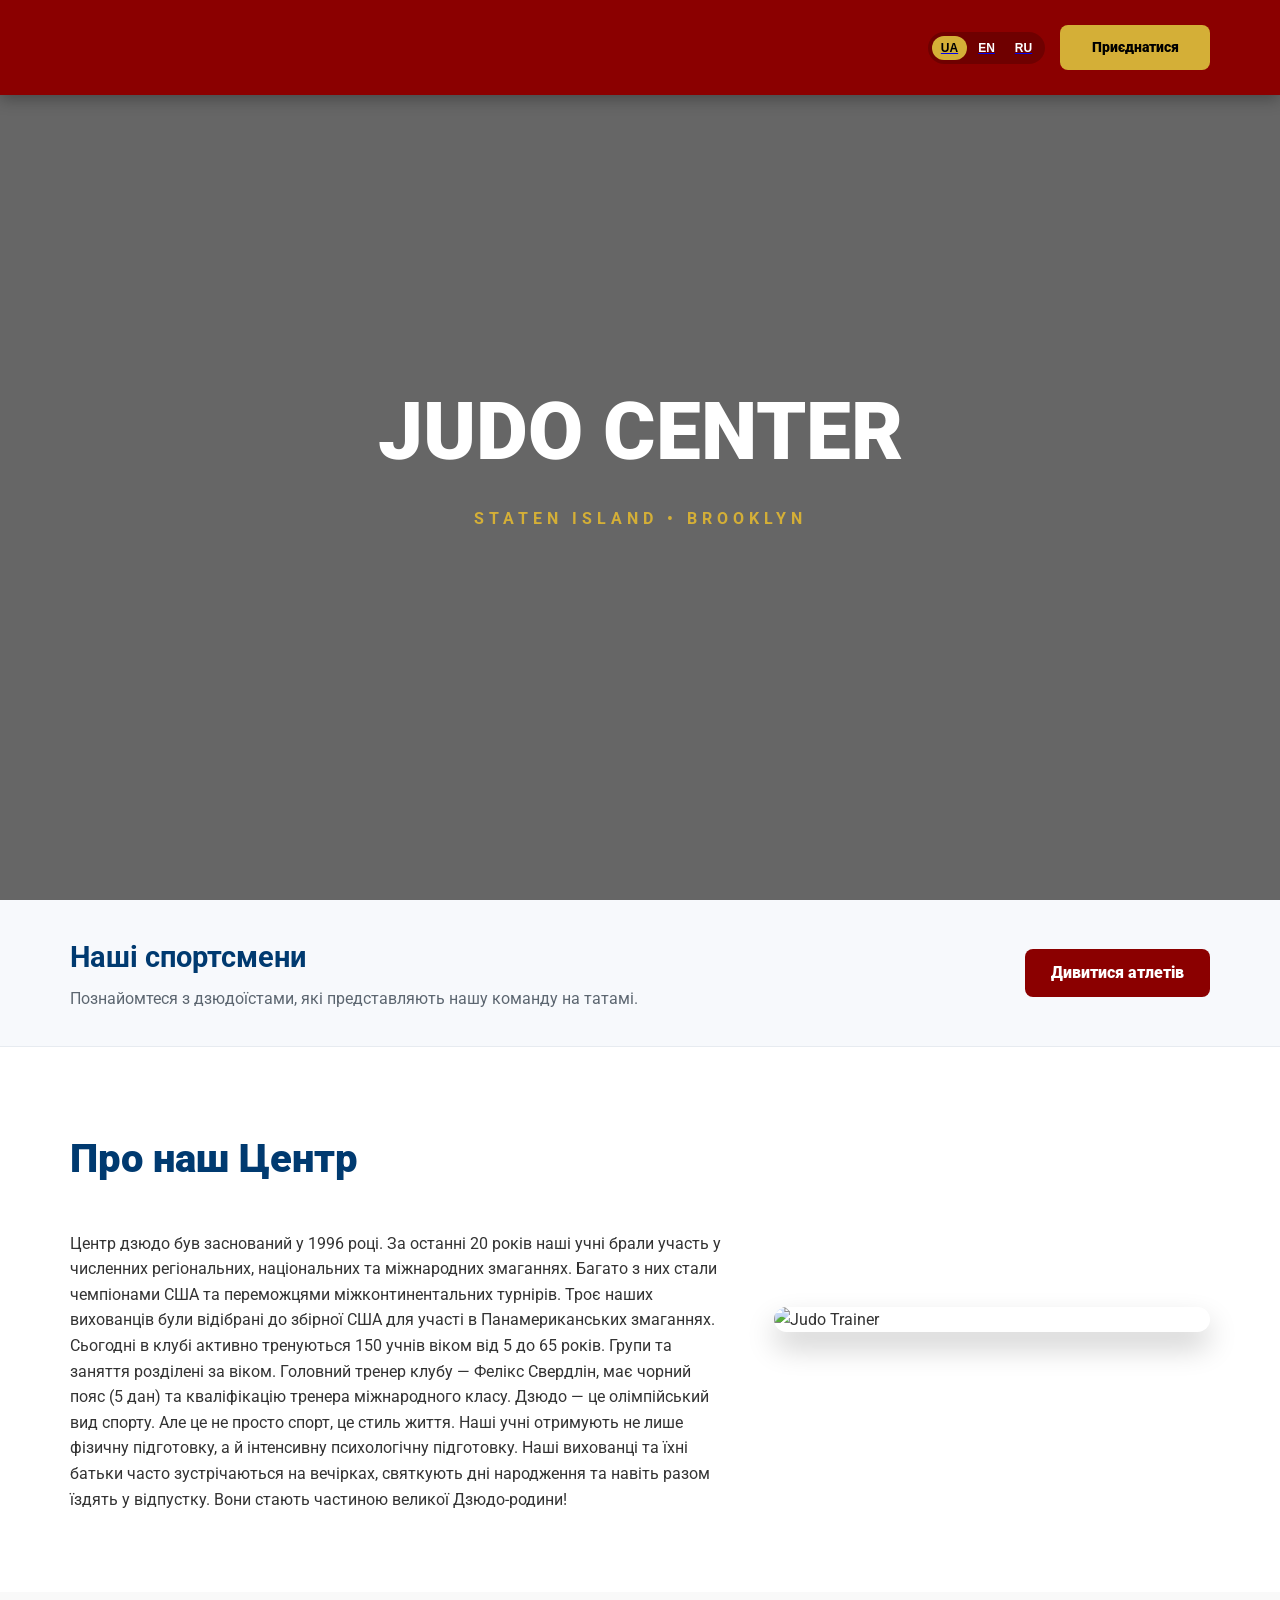
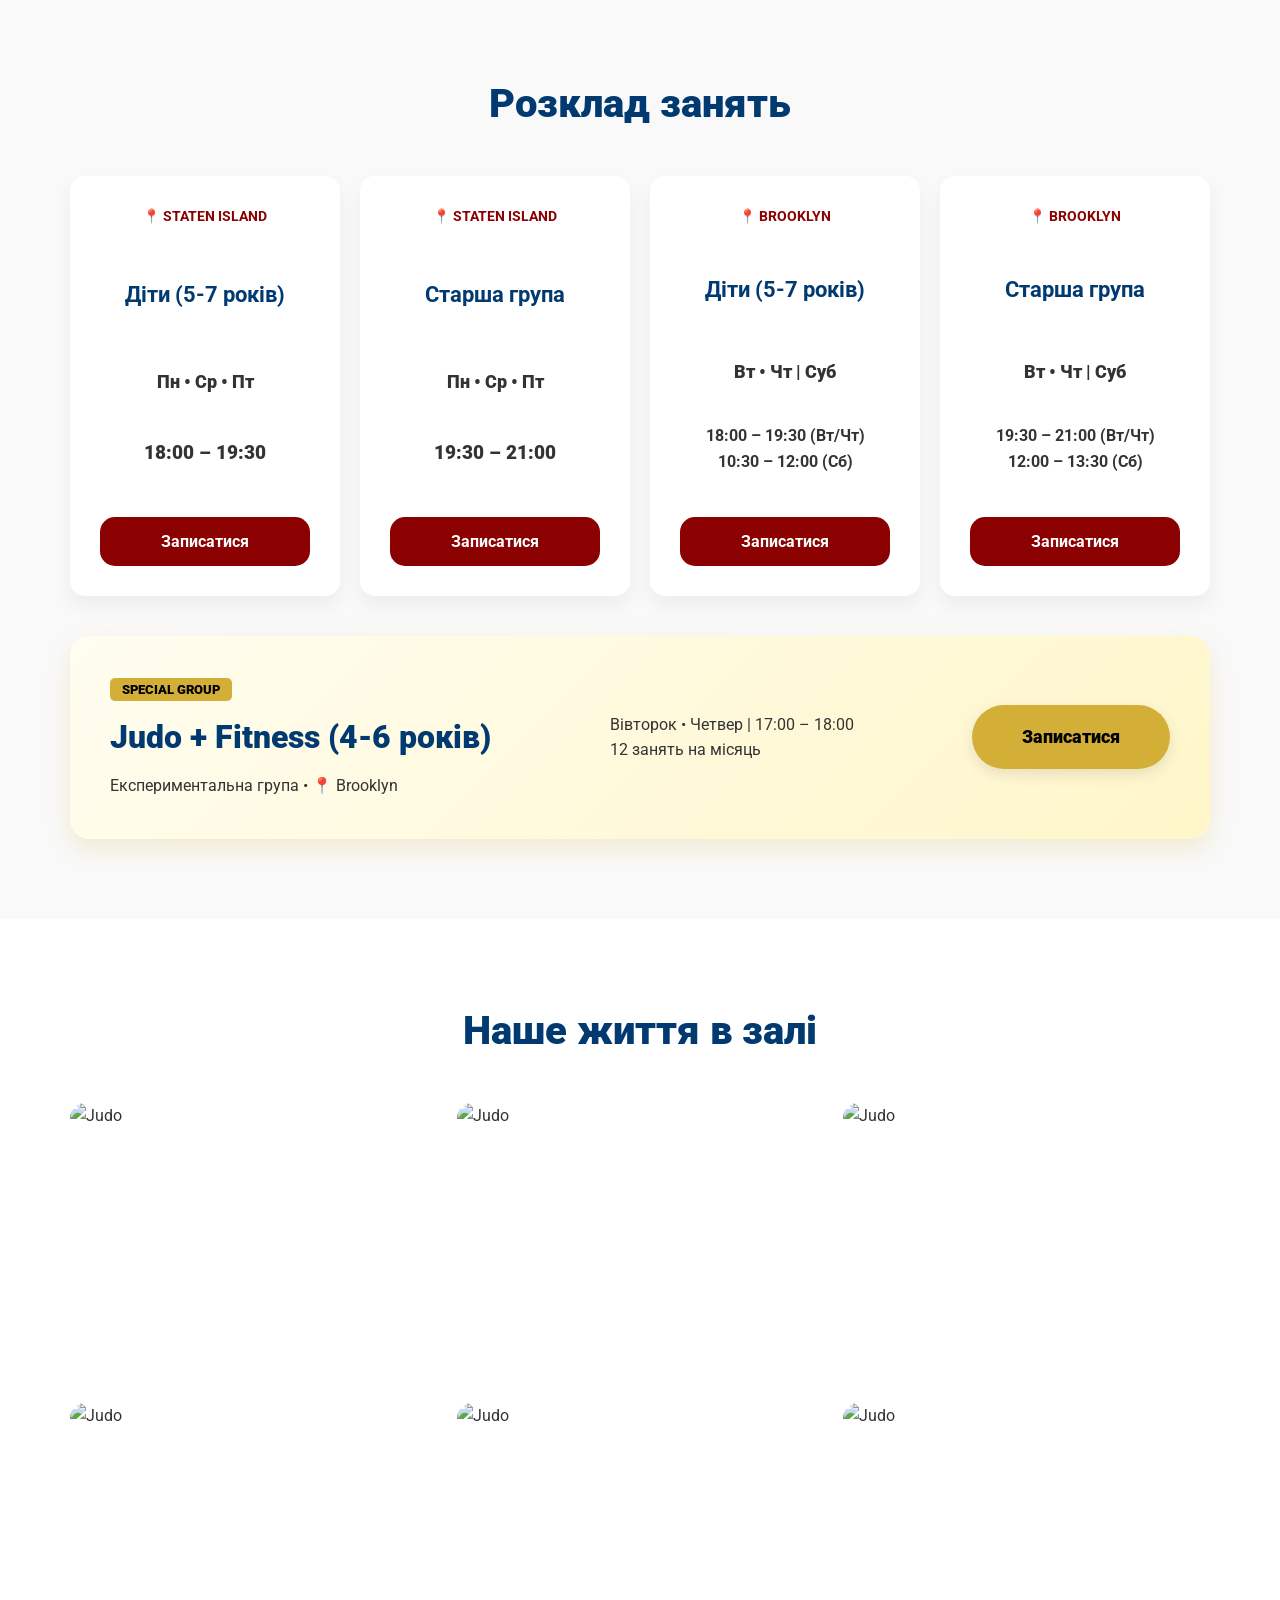
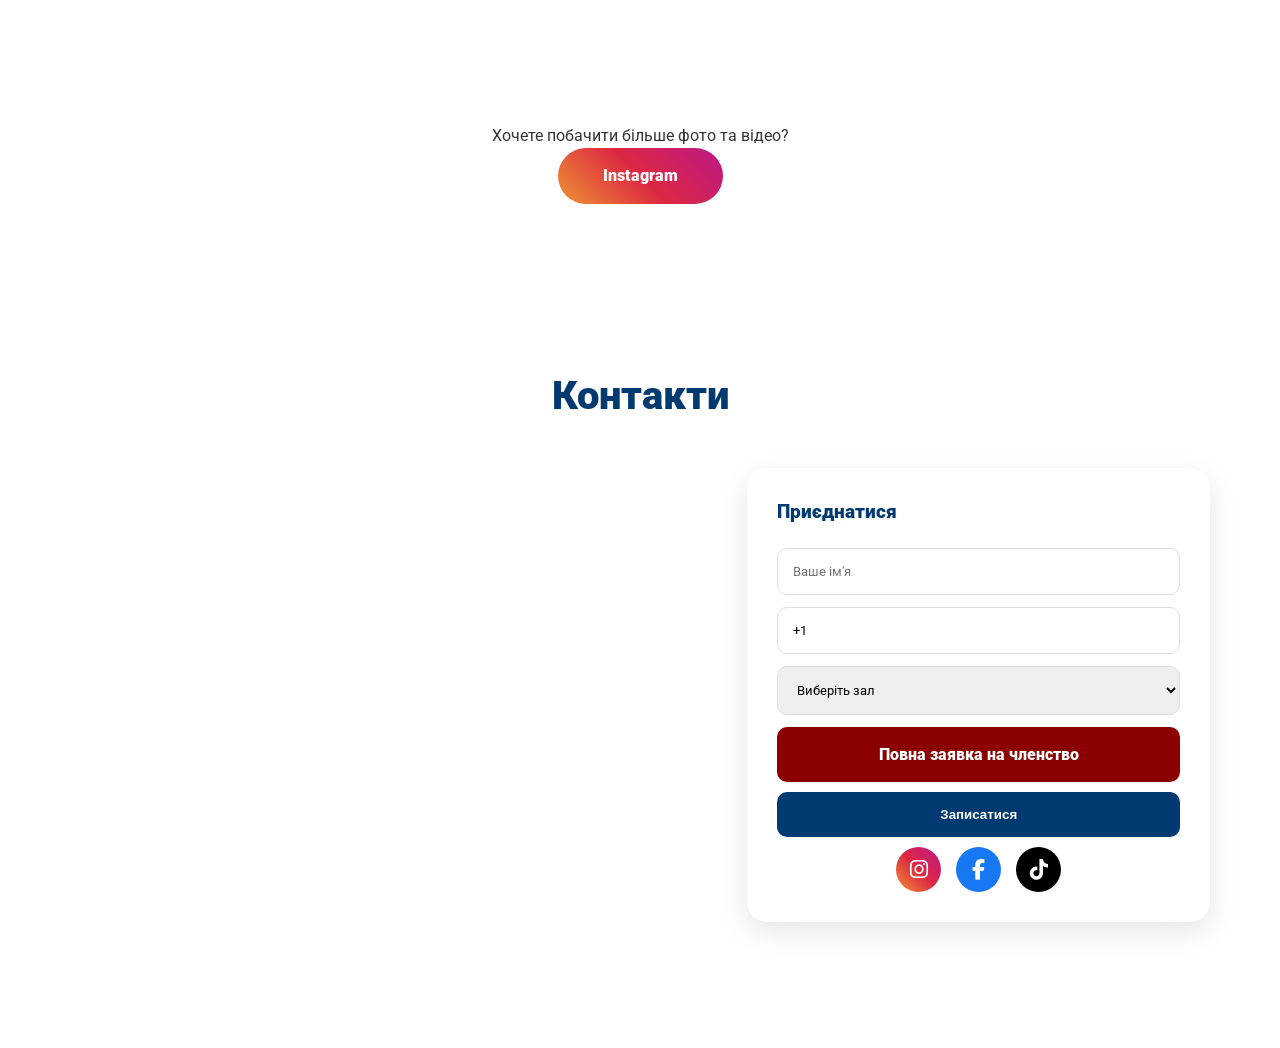
==== commit 5b97dcf4: "Add files via upload" ====
--- a/index.html
+++ b/index.html
@@ -1,6 +1,15 @@
 <!DOCTYPE html>
 <html lang="en">
 <head>
+    <!-- Google tag (gtag.js) -->
+    <script async src="https://www.googletagmanager.com/gtag/js?id=G-LH93M6R3T5"></script>
+    <script>
+      window.dataLayer = window.dataLayer || [];
+      function gtag(){dataLayer.push(arguments);}
+      gtag('js', new Date());
+
+      gtag('config', 'G-LH93M6R3T5');
+    </script>
     <meta charset="UTF-8">
     <meta name="viewport" content="width=device-width, initial-scale=1.0">
     <meta name="description" content="Judo Center New York offers professional judo training for kids, teens, and adults in Staten Island and Brooklyn.">
@@ -34,7 +43,7 @@
                 <button class="lang-node active" onclick="changeLang('en', this)">EN</button>
                 <button class="lang-node" onclick="changeLang('ru', this)">RU</button>
             </div>
-            <a href="#contact" class="btn-header-join" data-key="btn_join">Join Now</a>
+            <a href="/membership" class="btn-header-join" data-key="btn_join">Join Now</a>
         </div>
     </div>
 </header>
@@ -81,14 +90,14 @@
                     <h4 class="card-group" data-key="group_kids">Kids (5-7 years)</h4>
                     <p class="card-time" data-key="days_1">Mon • Wed • Fri</p>
                     <div style="font-weight: 900; font-size: 1.2rem; margin-bottom: 15px;">18:00 – 19:30</div>
-                    <a href="#contact" class="btn-card-sm" data-key="btn_signup">Sign Up</a>
+                    <a href="/membership" class="btn-card-sm" data-key="btn_signup">Sign Up</a>
                 </div>
                 <div class="schedule-card" data-aos="fade-up" data-aos-delay="100">
                     <div class="card-loc" data-key="loc_si">📍 Staten Island</div>
                     <h4 class="card-group" data-key="group_adults">Adults Group</h4>
                     <p class="card-time" data-key="days_1">Mon • Wed • Fri</p>
                     <div style="font-weight: 900; font-size: 1.2rem; margin-bottom: 15px;">19:30 – 21:00</div>
-                    <a href="#contact" class="btn-card-sm" data-key="btn_signup">Sign Up</a>
+                    <a href="/membership" class="btn-card-sm" data-key="btn_signup">Sign Up</a>
                 </div>
                 <div class="schedule-card" data-aos="fade-up" data-aos-delay="200">
                     <div class="card-loc" data-key="loc_br">📍 Brooklyn</div>
@@ -98,7 +107,7 @@
                         <span data-key="time_tue_thu">18:00 – 19:30 (Tue/Thu)</span><br>
                         <span data-key="time_sat">10:30 – 12:00 (Sat)</span>
                     </div>
-                    <a href="#contact" class="btn-card-sm" data-key="btn_signup">Sign Up</a>
+                    <a href="/membership" class="btn-card-sm" data-key="btn_signup">Sign Up</a>
                 </div>
                 <div class="schedule-card" data-aos="fade-up" data-aos-delay="300">
                     <div class="card-loc" data-key="loc_br">📍 Brooklyn</div>
@@ -108,7 +117,7 @@
                         <span data-key="time_tue_thu_adults">19:30 – 21:00 (Tue/Thu)</span><br>
                         <span data-key="time_sat_adults">12:00 – 13:30 (Sat)</span>
                     </div>
-                    <a href="#contact" class="btn-card-sm" data-key="btn_signup">Sign Up</a>
+                    <a href="/membership" class="btn-card-sm" data-key="btn_signup">Sign Up</a>
                 </div>
             </div>
 
@@ -123,7 +132,7 @@
                         <div class="fit-time" data-key="days_fit">Tuesday • Thursday | 17:00 – 18:00</div>
                         <div class="fit-limit" data-key="fit_limit">12 classes per month</div>
                     </div>
-                    <a href="#contact" class="btn-gold-wide" data-key="btn_signup">Sign Up</a>
+                    <a href="/membership" class="btn-gold-wide" data-key="btn_signup">Sign Up</a>
                 </div>
             </div>
         </div>
@@ -153,7 +162,7 @@
             <div class="contact-grid-new">
                 <div class="map-box" data-aos="fade-right">
                     <iframe 
-        src="https://www.google.com/maps/embed?pb=!1m16!1m12!1m3!1d96856.3262662058!2d-74.120538!3d40.584347!2m3!1f0!2f0!3f0!3m2!1i1024!2i768!4f13.1!2m1!1s2565%20E%2017th%20St%2C%20Brooklyn%20and%20609%20Midland%20Ave%2C%20Staten%20Island!5e0!3m2!1suk!2sus" 
+        src="https://maps.google.com/maps?saddr=609%20Midland%20Ave%2C%20Staten%20Island%2C%20NY%2010306&daddr=2565%20E%2017th%20St%2C%20Brooklyn%2C%20NY%2011235&output=embed" 
         width="100%" 
         height="100%" 
         style="border:0;" 
@@ -167,13 +176,14 @@
                     <form class="nice-form" id="joinForm" action="https://formspree.io/f/xeejnnyd" method="POST">
                         <h3 data-key="btn_join">Join Now</h3>
                         <input type="text" name="name" data-key="form_name_placeholder" placeholder="Your Name" required>
-                        <input id="phone" type="text" data-key="form_phone_placeholder" placeholder="Phone Number">
+                        <input id="phone" type="tel" name="phone" data-key="form_phone_placeholder" placeholder="+1" data-phone-format>
                         <select name="gym" required>
                             <option value="" disabled selected data-key="form_select_gym">Select Gym</option>
-                            <option value="SI" data-key="loc_si">609 Midland Ave, Staten Island, NY10306</option>
-                            <option value="BR" data-key="loc_br">2565 E 17th St, Brooklyn, NY 11235</option>
+                            <option value="Staten Island - 609 Midland Ave, Staten Island, NY 10306">Staten Island - 609 Midland Ave, Staten Island, NY 10306</option>
+                            <option value="Brooklyn - 2565 E 17th St, Brooklyn, NY 11235">Brooklyn - 2565 E 17th St, Brooklyn, NY 11235</option>
                         </select>
-                        <button type="submit" class="btn-form" data-key="btn_signup">Sign Up</button>
+                        <a href="/membership" class="btn-form btn-form-link" data-key="membership_application_button">Membership Application</a>
+                        <button type="submit" class="btn-form btn-form-secondary" data-key="btn_signup">Quick Sign Up</button>
                         
                         <div class="social-icons-row">
                             <a href="https://instagram.com/judosambocenter" target="_blank" class="mini-icon insta"><i class="fab fa-instagram"></i></a>
--- a/style.css
+++ b/style.css
@@ -662,6 +662,300 @@
 
 .btn-form:hover {
     background: var(--blue);
+}
+
+.btn-form-link {
+    display: flex;
+    align-items: center;
+    justify-content: center;
+    text-decoration: none;
+    margin-bottom: 10px;
+}
+
+.btn-form-secondary {
+    background: var(--blue);
+}
+
+.btn-form-secondary:hover {
+    background: var(--red);
+}
+
+.contact-address-card {
+    margin-bottom: 14px;
+    padding: 14px;
+    background: #f7f9fc;
+    border-left: 4px solid var(--gold);
+    border-radius: 8px;
+}
+
+.contact-address-card strong,
+.contact-address-card span {
+    display: block;
+}
+
+.contact-address-card strong {
+    color: var(--blue);
+    margin-bottom: 4px;
+    font-weight: 900;
+}
+
+.contact-address-card span {
+    color: #333;
+    font-weight: 700;
+}
+
+/* --- MEMBERSHIP APPLICATION --- */
+.membership-page {
+    background: #f7f9fc;
+    overflow-y: auto;
+    scrollbar-width: none;
+}
+
+.membership-page::-webkit-scrollbar {
+    width: 0;
+    height: 0;
+}
+
+.membership-main {
+    padding-top: 0;
+}
+
+.membership-hero {
+    position: relative;
+    min-height: 100vh;
+    display: flex;
+    align-items: center;
+    color: white;
+    background: url('https://i.postimg.cc/2jb51xt6/43214-jpg.webp') center 38% / cover no-repeat;
+}
+
+.membership-hero-overlay {
+    position: absolute;
+    inset: 0;
+    background: linear-gradient(90deg, rgba(10, 18, 30, 0.86), rgba(139, 0, 0, 0.62));
+}
+
+.membership-hero-inner {
+    position: relative;
+    z-index: 2;
+    max-width: 900px;
+    padding-top: 95px;
+}
+
+.membership-kicker {
+    display: inline-flex;
+    align-items: center;
+    margin-bottom: 16px;
+    padding: 7px 12px;
+    background: var(--gold);
+    color: #111;
+    border-radius: 6px;
+    font-weight: 900;
+    text-transform: uppercase;
+    font-size: 0.78rem;
+}
+
+.membership-hero h1 {
+    font-size: clamp(2.4rem, 6vw, 4.6rem);
+    line-height: 1;
+    margin-bottom: 18px;
+    font-weight: 900;
+}
+
+.membership-hero p {
+    max-width: 640px;
+    color: #f2f2f2;
+    font-size: 1.15rem;
+}
+
+.membership-section {
+    padding: 58px 0 90px;
+}
+
+.membership-form {
+    max-width: 980px;
+    margin: 0 auto;
+    padding: 34px;
+    background: white;
+    border: 1px solid #e6eaf0;
+    border-radius: 14px;
+    box-shadow: 0 18px 45px rgba(15, 23, 42, 0.08);
+}
+
+.form-section {
+    padding: 28px 0;
+    border-bottom: 1px solid #edf0f4;
+}
+
+.form-section:first-of-type {
+    padding-top: 0;
+}
+
+.form-section h2,
+.agreement-box h2 {
+    color: var(--blue);
+    font-size: 1.35rem;
+    margin-bottom: 18px;
+}
+
+.form-section h2 span {
+    color: #6b7280;
+    font-size: 0.92rem;
+    font-weight: 700;
+}
+
+.form-grid {
+    display: grid;
+    grid-template-columns: repeat(2, minmax(0, 1fr));
+    gap: 18px;
+}
+
+.age-choice {
+    margin-bottom: 22px;
+}
+
+.membership-form label span,
+.choice-group legend {
+    display: block;
+    margin-bottom: 8px;
+    color: #263241;
+    font-weight: 900;
+    font-size: 0.92rem;
+}
+
+.membership-form input[type="text"],
+.membership-form input[type="tel"],
+.membership-form input[type="email"],
+.membership-form input[type="date"],
+.membership-form textarea {
+    width: 100%;
+    min-height: 48px;
+    padding: 13px 14px;
+    border: 1px solid #d7dde5;
+    border-radius: 8px;
+    font: inherit;
+    background: #fbfcfe;
+    transition: border-color 0.2s ease, box-shadow 0.2s ease;
+}
+
+.membership-form textarea {
+    resize: vertical;
+}
+
+.membership-form input:focus,
+.membership-form textarea:focus {
+    outline: none;
+    border-color: var(--blue);
+    box-shadow: 0 0 0 3px rgba(0, 58, 112, 0.12);
+}
+
+.full-width,
+.stacked-field {
+    grid-column: 1 / -1;
+}
+
+.stacked-field {
+    display: block;
+    margin-top: 18px;
+}
+
+.choice-group {
+    display: flex;
+    flex-wrap: wrap;
+    gap: 12px 22px;
+    margin: 0;
+    padding: 0;
+    border: none;
+}
+
+.choice-group legend {
+    width: 100%;
+}
+
+.choice-group label,
+.agreement-check {
+    display: inline-flex;
+    align-items: center;
+    gap: 9px;
+    color: #333;
+    font-weight: 700;
+}
+
+.choice-group input,
+.agreement-check input {
+    width: 18px;
+    height: 18px;
+    accent-color: var(--red);
+}
+
+.required-label::after,
+.guardian-required-label::after {
+    content: " *";
+    color: var(--red);
+    font-weight: 900;
+}
+
+.guardian-section[hidden],
+.guardian-signature-field[hidden],
+.experience-rank-field[hidden] {
+    display: none !important;
+}
+
+.agreement-box {
+    margin: 28px 0 0;
+    padding: 24px;
+    background: #fbfaf7;
+    border: 1px solid #eadfbf;
+    border-left: 5px solid var(--gold);
+    border-radius: 10px;
+}
+
+.agreement-box p {
+    margin-bottom: 18px;
+    color: #364150;
+    line-height: 1.75;
+}
+
+.agreement-check span {
+    margin: 0;
+}
+
+.signatures-section {
+    border-bottom: none;
+}
+
+.membership-submit {
+    margin-top: 10px;
+    min-height: 54px;
+    font-size: 1rem;
+}
+
+@media (max-width: 768px) {
+    .membership-main {
+        padding-top: 0;
+    }
+
+    .membership-hero {
+        min-height: 100vh;
+    }
+
+    .membership-hero-inner {
+        padding-top: 80px;
+    }
+
+    .membership-form {
+        padding: 22px;
+        border-radius: 10px;
+    }
+
+    .form-grid {
+        grid-template-columns: 1fr;
+    }
+
+    .choice-group {
+        flex-direction: column;
+        gap: 12px;
+    }
 }
 
 /* СОЦМЕРЕЖІ */
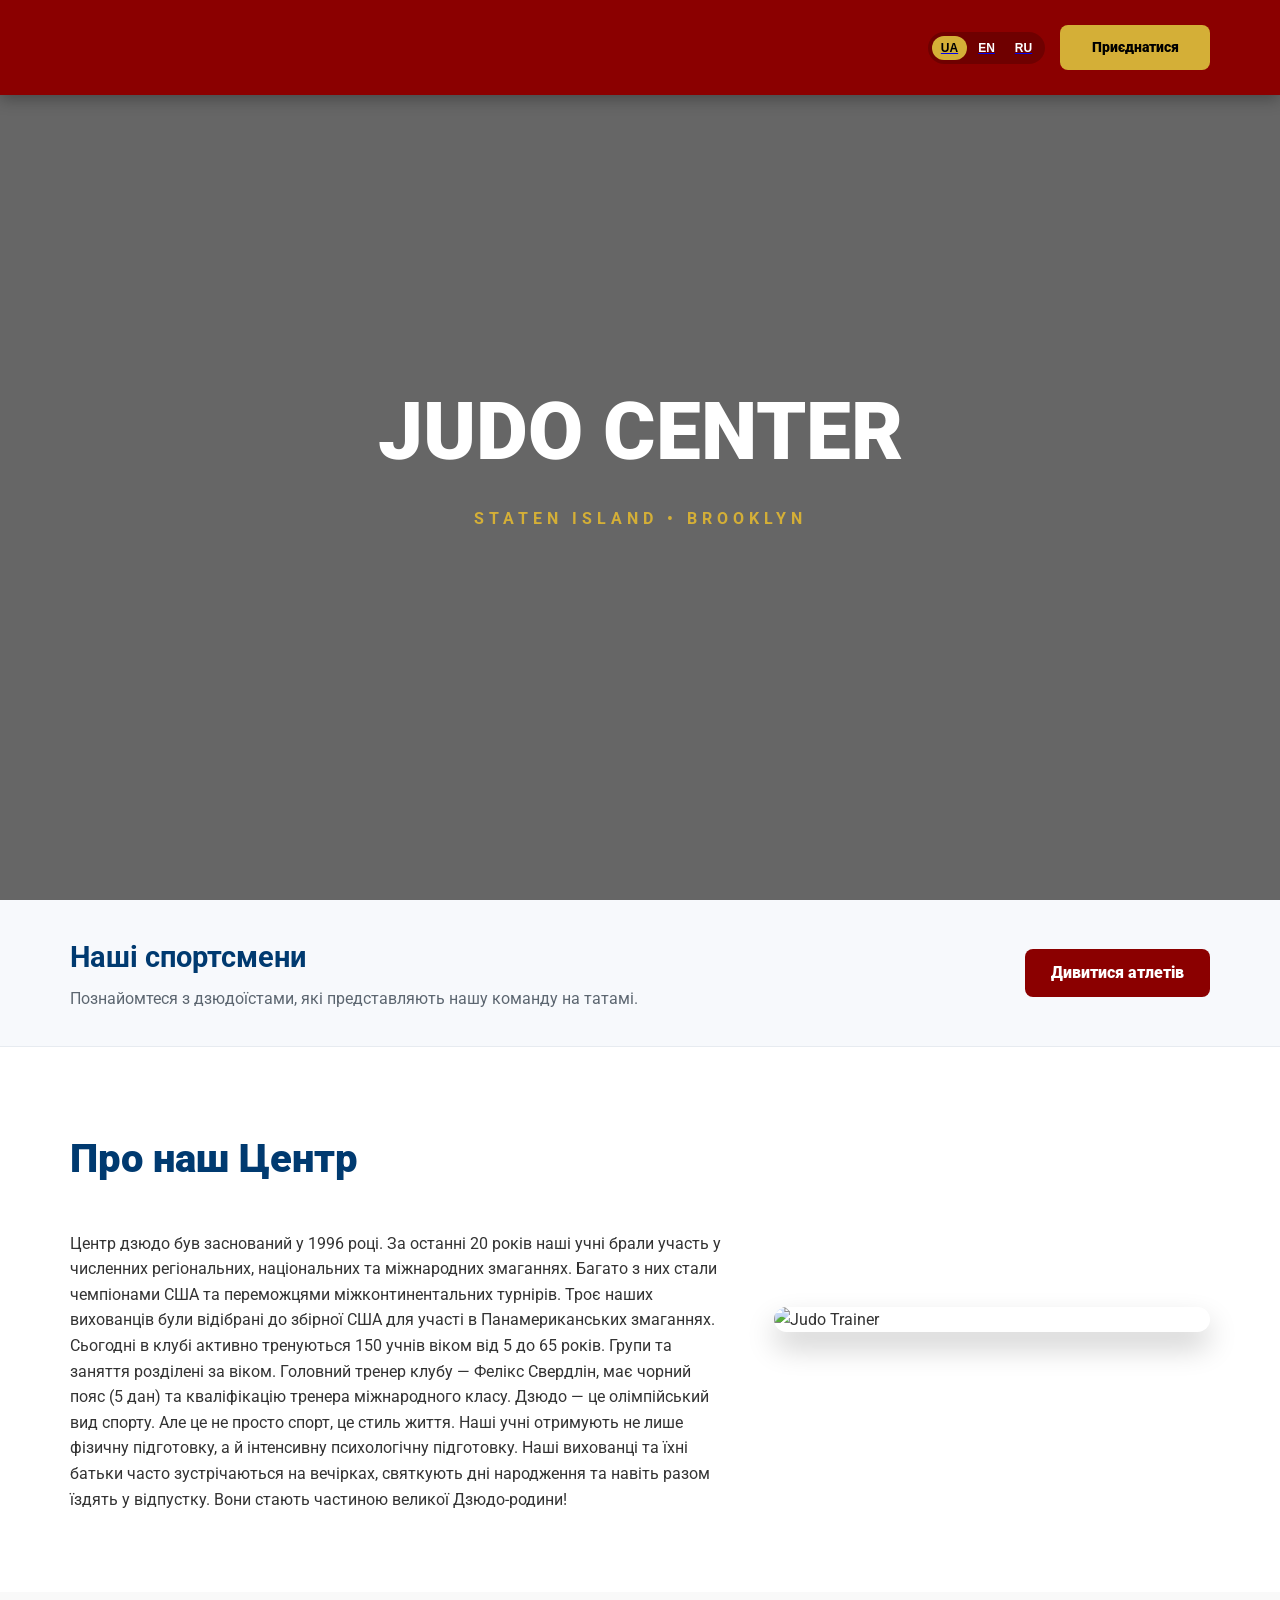
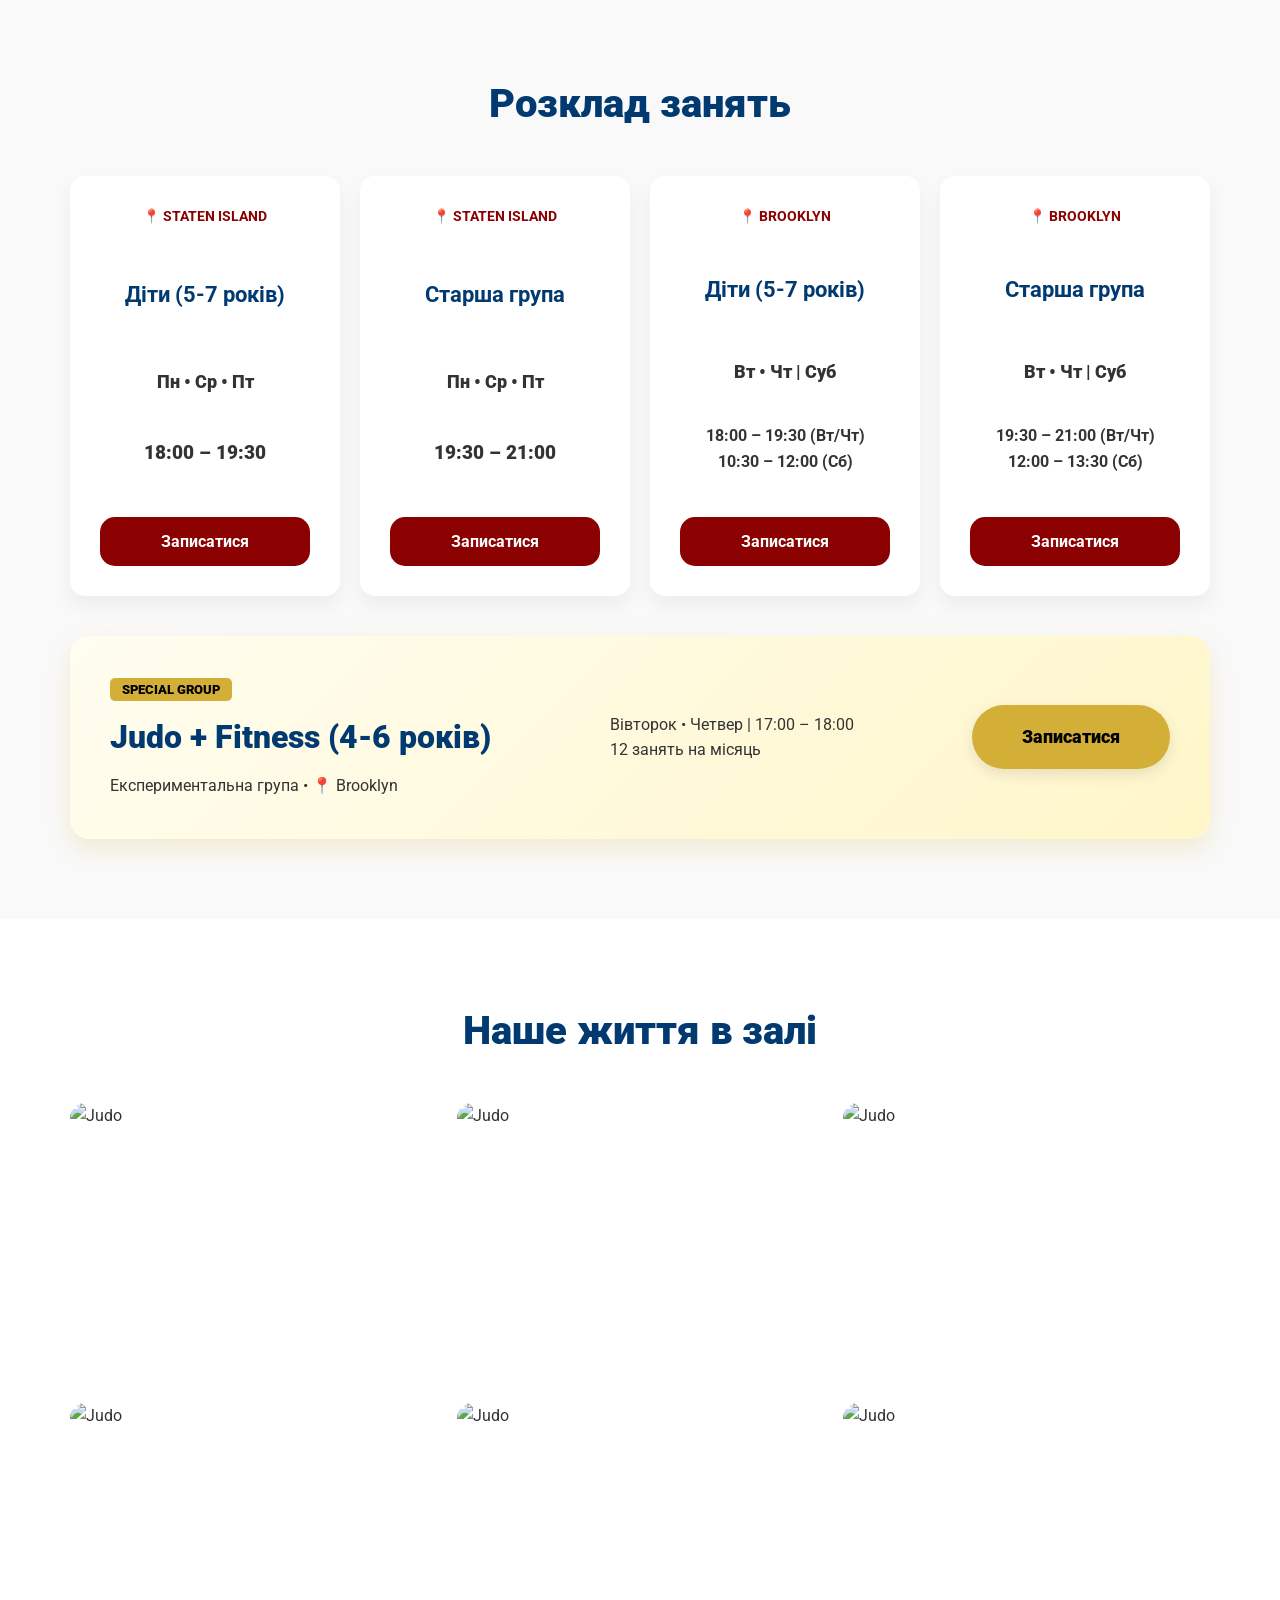
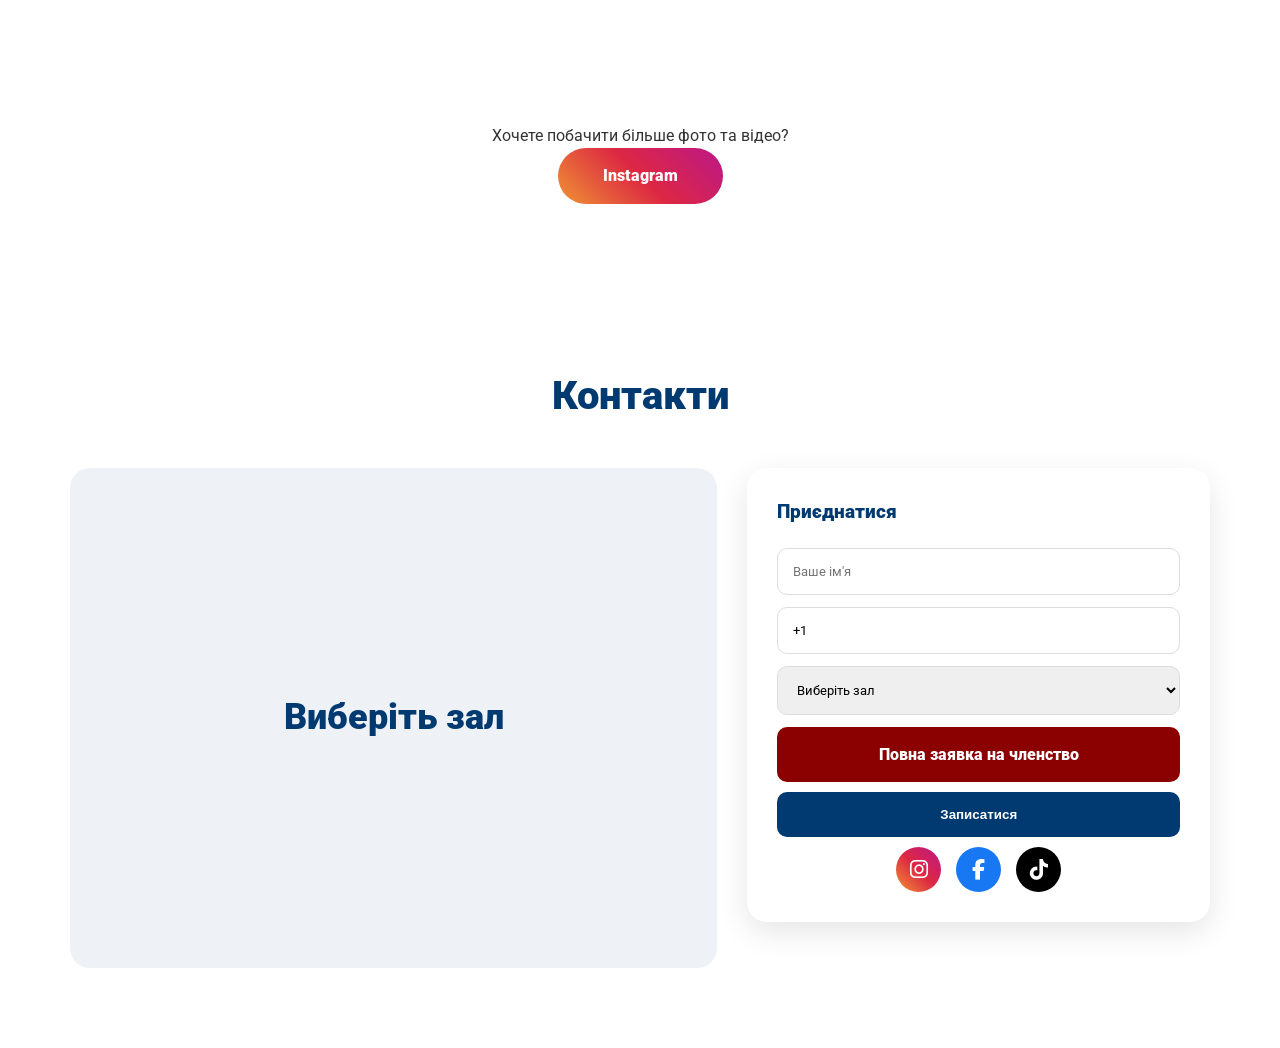
==== commit 761bba43: "Add files via upload" ====
--- a/index.html
+++ b/index.html
@@ -161,26 +161,29 @@
             <h2 class="section-title center-align" data-key="nav_contact">Contact</h2>
             <div class="contact-grid-new">
                 <div class="map-box" data-aos="fade-right">
-                    <iframe 
-        src="https://maps.google.com/maps?saddr=609%20Midland%20Ave%2C%20Staten%20Island%2C%20NY%2010306&daddr=2565%20E%2017th%20St%2C%20Brooklyn%2C%20NY%2011235&output=embed" 
-        width="100%" 
-        height="100%" 
-        style="border:0;" 
-        allowfullscreen="" 
-        loading="lazy" 
-        referrerpolicy="no-referrer-when-downgrade">
-    </iframe>
- </div>
+                    <div class="map-placeholder" id="gymMapPlaceholder" data-key="form_select_gym">Select Gym</div>
+                    <iframe
+                        id="gymMap"
+                        title="Selected gym location"
+                        width="100%"
+                        height="100%"
+                        style="border:0;"
+                        allowfullscreen=""
+                        loading="lazy"
+                        referrerpolicy="no-referrer-when-downgrade"
+                        hidden>
+                    </iframe>
+                </div>
 
                 <div class="info-side" data-aos="fade-left">
                     <form class="nice-form" id="joinForm" action="https://formspree.io/f/xeejnnyd" method="POST">
                         <h3 data-key="btn_join">Join Now</h3>
                         <input type="text" name="name" data-key="form_name_placeholder" placeholder="Your Name" required>
                         <input id="phone" type="tel" name="phone" data-key="form_phone_placeholder" placeholder="+1" data-phone-format>
-                        <select name="gym" required>
+                        <select name="gym" id="gymSelect" required>
                             <option value="" disabled selected data-key="form_select_gym">Select Gym</option>
-                            <option value="Staten Island - 609 Midland Ave, Staten Island, NY 10306">Staten Island - 609 Midland Ave, Staten Island, NY 10306</option>
-                            <option value="Brooklyn - 2565 E 17th St, Brooklyn, NY 11235">Brooklyn - 2565 E 17th St, Brooklyn, NY 11235</option>
+                            <option value="staten-island">Staten Island</option>
+                            <option value="brooklyn">Brooklyn</option>
                         </select>
                         <a href="/membership" class="btn-form btn-form-link" data-key="membership_application_button">Membership Application</a>
                         <button type="submit" class="btn-form btn-form-secondary" data-key="btn_signup">Quick Sign Up</button>
--- a/style.css
+++ b/style.css
@@ -619,6 +619,20 @@
     height: 500px; 
     border-radius: 20px; 
     overflow: hidden; 
+    background: #eef2f7;
+}
+
+.map-box iframe {
+    display: block;
+}
+
+.map-placeholder {
+    height: 100%;
+    display: grid;
+    place-items: center;
+    color: var(--blue);
+    font-size: clamp(1.5rem, 3vw, 2.25rem);
+    font-weight: 900;
 }
 
 .info-side {
